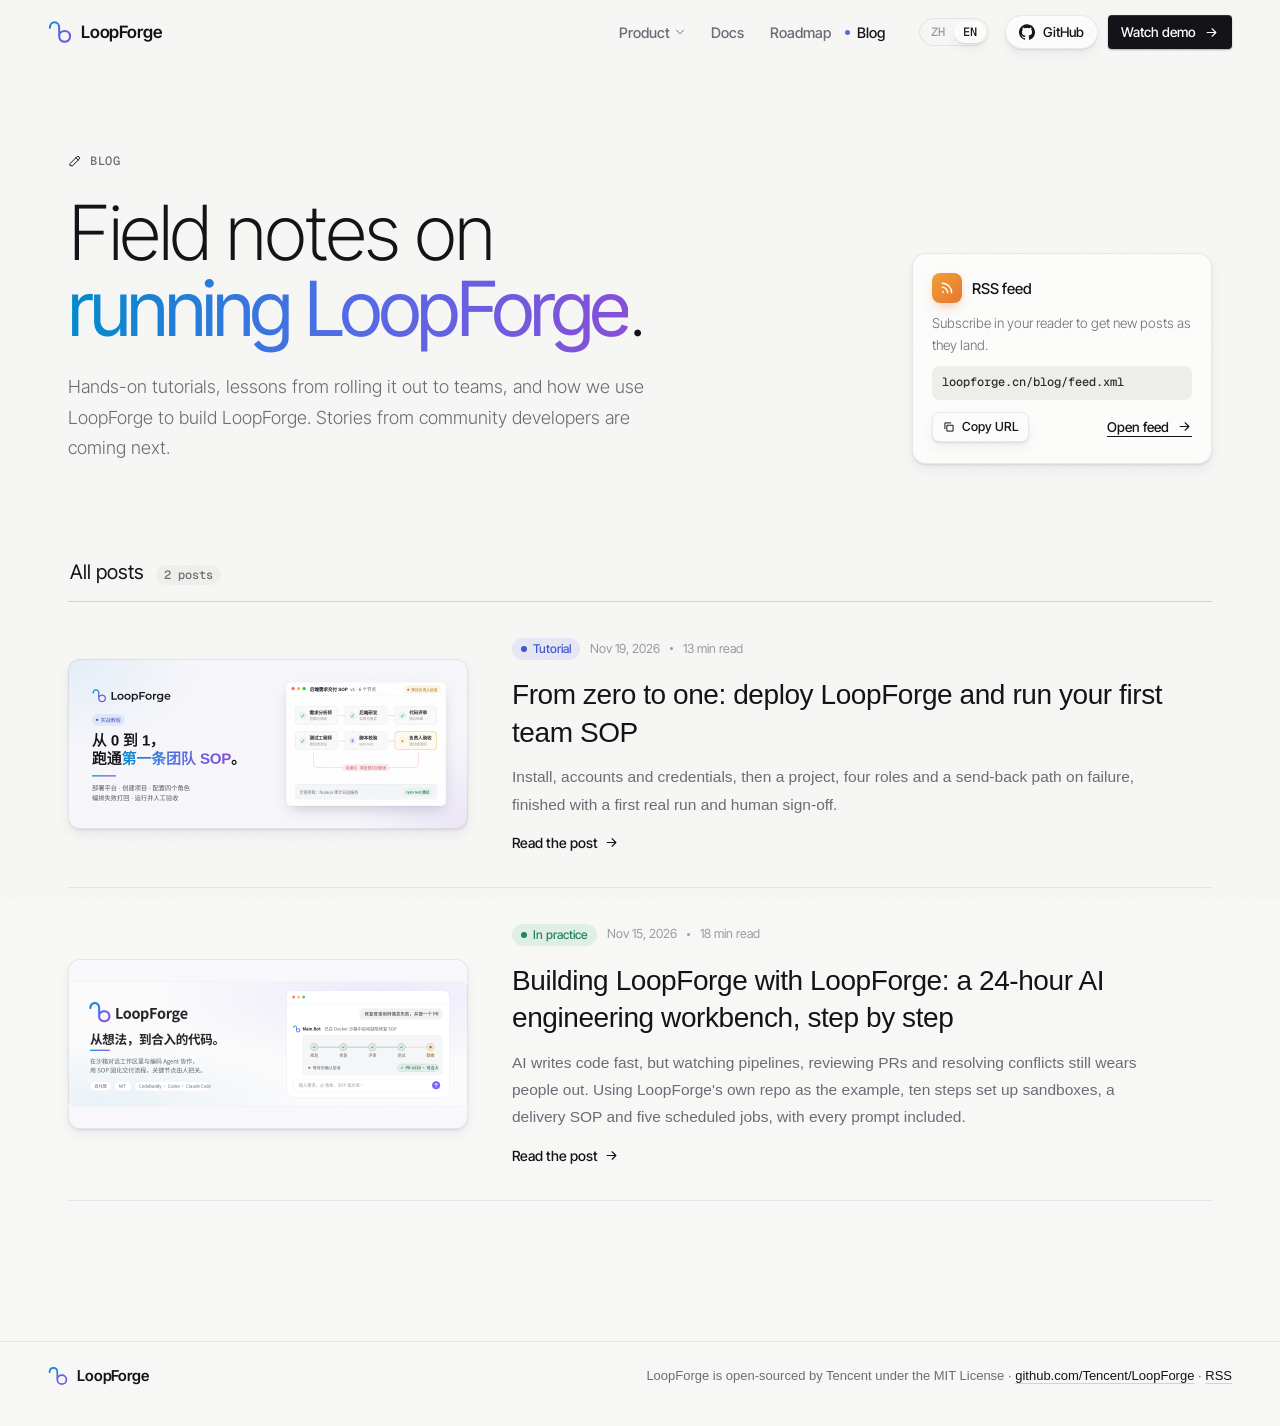
==== blog/index.html @ 93fbf467 "blog: restore language switch; English titles and summaries, Chinese article bodies Co-authored-by: " ====
<!doctype html><html lang="zh-CN"><head><meta charset="utf-8"><meta name="viewport" content="width=device-width,initial-scale=1">
<title>LoopForge · 博客</title>
<meta name="description" content="LoopForge 博客：上手教程、团队落地实践与社区案例。">
<meta property="og:title" content="LoopForge · 博客"><meta property="og:description" content="上手教程、团队落地经验，以及我们用 LoopForge 迭代 LoopForge 的真实记录。">
<meta property="og:type" content="website"><meta property="og:url" content="https://loopforge.cn/blog/">
<meta name="referrer" content="no-referrer"><link rel="icon" type="image/svg+xml" href="../favicon.svg">
<link rel="alternate" type="application/rss+xml" title="LoopForge 博客" href="https://loopforge.cn/blog/feed.xml">
<link rel="preload" href="../site/fonts/inter-tight-latin-wght-normal.woff2" as="font" type="font/woff2" crossorigin>
<link rel="stylesheet" href="../site/site.css?v=34">
<link rel="stylesheet" href="blog.css?v=2">
</head><body class="bl-page" data-root="../">
<div id="nav"></div>
<main id="blog"></main>
<div id="foot"></div>
<script src="../site/nav.js?v=1"></script><script src="blog.js?v=3"></script>
</body></html>
---- site/site.css ----
/* ---------- self-hosted Latin fonts (Chinese uses system fonts) ---------- */
@font-face{font-family:"Montserrat";src:url(fonts/montserrat-latin-600-normal.woff2) format("woff2");font-weight:600;font-display:swap}
@font-face{font-family:"Inter Tight";src:url(fonts/inter-tight-latin-wght-normal.woff2) format("woff2");font-weight:100 900;font-display:swap}
@font-face{font-family:"Geist Mono";src:url(fonts/geist-mono-latin-wght-normal.woff2) format("woff2");font-weight:100 900;font-display:swap}
/* ================= site: paper, ink, hairlines ================= */
:root{
 --paper:#F7F7F6;--raised:#FDFDFC;--deep:#EFEFEC;--ink:#141418;--tx:#2B2B31;--mute:#6C6C76;--faint:#9A9AA3;--rule:rgba(20,20,30,.08);--edge:rgba(20,20,30,.16);
 --acc:#526CE8;--grad:linear-gradient(100deg,#008DCC,#526CE8 50%,#8A4ED9);
 --zh:"PingFang SC","Noto Sans SC","Microsoft YaHei",sans-serif;--sans:"Inter Tight","PingFang SC","Noto Sans SC","Microsoft YaHei",sans-serif;--mono:"Geist Mono",ui-monospace,Menlo,monospace;
 --lift1:0 1px 1px rgba(20,20,30,.05),0 2px 3px rgba(20,20,30,.04),0 6px 12px rgba(20,20,30,.05);
 --lift2:0 1px 1px rgba(20,20,30,.04),0 3px 5px rgba(20,20,30,.05),0 12px 20px rgba(20,20,30,.06),0 32px 48px rgba(20,20,30,.07);
 --e-out:cubic-bezier(.16,1,.3,1);--e-io:cubic-bezier(.65,0,.35,1);--e-spr:cubic-bezier(.34,1.5,.64,1);--ease:var(--e-io);
 --grain:url("data:image/svg+xml,%3Csvg xmlns='http://www.w3.org/2000/svg' width='160' height='160'%3E%3Cfilter id='n'%3E%3CfeTurbulence type='fractalNoise' baseFrequency='.9' numOctaves='2' stitchTiles='stitch'/%3E%3CfeColorMatrix type='saturate' values='0'/%3E%3C/filter%3E%3Crect width='100%25' height='100%25' filter='url(%23n)'/%3E%3C/svg%3E");
 /* product UI tokens, from the LoopForge web app */
 --u-acc:#7b61ff;--u-acc2:#684ce9;--u-accs:#f0edff;--u-tx:#252529;--u-mu:#6f6f79;--u-ter:#9a9aa4;--u-bd:#eae9ee;--u-bds:#f1f0f4;--u-bdx:#dcdbe3;--u-cv:#fafafb;--u-soft:#f5f6f7;
 --u-ok:#338768;--u-oks:#e8f4ee;--u-err:#c15161;--u-errs:#fbecee;--u-warn:#b7791f;--u-warns:#fdf4e4;--u-run:#5b6cff;--u-runs:#eef0ff;
 --u-font:"Inter Tight","PingFang SC","Noto Sans SC","Microsoft YaHei",sans-serif}
*{box-sizing:border-box}
html{scroll-behavior:smooth;scroll-padding-top:84px}
html,body{margin:0;background:var(--paper);color:var(--tx);-webkit-font-smoothing:antialiased}
body{font:400 16px/1.6 var(--sans);overflow-x:hidden}
body:after{content:"";position:fixed;inset:0;z-index:200;pointer-events:none;background:var(--grain);opacity:.045;mix-blend-mode:multiply}
a{color:inherit;text-decoration:none}
.sp{flex:1}
.ic{width:16px;height:16px;flex:0 0 auto;display:inline-block;vertical-align:-3px}
.mk{width:15px;height:15px;flex:0 0 15px;color:var(--ink)}
.wrap{max-width:1240px;margin:0 auto;padding-left:48px;padding-right:48px}
/* type */
.h{margin:0;font:300 60px/1.12 var(--zh);letter-spacing:-.02em;color:var(--ink)}
:lang(en) .h{font-family:var(--sans);font-weight:250;letter-spacing:-.035em;line-height:1.02}
.h em{font-style:normal;font-weight:400;background:var(--grad);-webkit-background-clip:text;background-clip:text;color:transparent}
.hl{display:block;overflow:hidden;padding-bottom:.1em;margin-bottom:-.1em}
.sub{margin:20px 0 0;font:300 18px/1.7 var(--zh);color:var(--mute);max-width:620px}
:lang(en) .sub{font-family:var(--sans)}
.kick{display:inline-flex;align-items:center;gap:8px;font:500 12px/1 var(--mono);letter-spacing:.06em;text-transform:uppercase;color:var(--mute)}
.kick .ic{width:14px;height:14px;color:var(--ink)}
.led{width:7px;height:7px;border-radius:50%;background:#3BB273;box-shadow:0 0 0 1px rgba(20,20,30,.12),0 0 6px rgba(59,178,115,.7)}
/* reveal motion */
.rv{opacity:0;transform:translateY(10px);transition:opacity .5s var(--e-out),transform .7s var(--e-out)}.rv.on{opacity:1;transform:none}
.rv.up{display:inline-block;opacity:1;transform:translateY(105%);transition:transform .9s var(--e-out)}.rv.up.on{transform:none}
.rv.pop{transform:scale(.7)}.rv.pop.on{transform:none;transition:opacity .25s var(--e-out),transform .5s var(--e-spr)}
.rvo{opacity:0;transition:opacity .45s var(--e-out)}.rvo.on{opacity:1}
.rewind *{transition:none!important;animation:none!important}
body.still *{transition:none!important}
/* buttons */
.btn-k{display:inline-flex;align-items:center;gap:10px;white-space:nowrap;height:46px;padding:0 20px;border-radius:4px;background:var(--ink);color:#fff;font:500 15px var(--sans);box-shadow:inset 0 1px 0 rgba(255,255,255,.12),0 1px 2px rgba(0,0,0,.3);transition:background .2s}
.btn-k:hover{background:#2A2A32}.btn-k.sm{height:34px;padding:0 13px;font-size:13.5px;gap:8px}
.btn-t{display:inline-flex;align-items:center;gap:8px;height:46px;padding:0 6px;font:500 15px var(--sans);color:var(--ink);background:linear-gradient(var(--ink),var(--ink)) 6px calc(100% - 11px)/calc(100% - 12px) 1px no-repeat;transition:background-size .3s var(--e-out)}
.btn-t .mk{color:currentColor}
.ar{display:inline-flex;transition:transform .35s var(--e-out)}.ar .ic{width:15px;height:15px}
a:hover>.ar{transform:translateX(4px)}
/* nav */
.nav{position:fixed;top:0;left:0;right:0;z-index:50;border-bottom:1px solid transparent;transition:background .3s,border-color .3s}
.nav.sc{background:rgba(247,247,246,.82);backdrop-filter:saturate(1.4) blur(14px);-webkit-backdrop-filter:saturate(1.4) blur(14px);border-color:var(--rule)}
.nbar{max-width:1340px;margin:0 auto;height:64px;padding:0 48px;display:flex;align-items:center;gap:10px}
.brand{display:flex;align-items:center;gap:9px;font:600 17px "Montserrat",var(--sans);letter-spacing:-.01em;color:var(--ink)}.brand svg{width:24px;height:24px}
.brand svg{overflow:visible;transition:transform .6s var(--e-spr)}.brand span{transition:transform .4s var(--e-out)}
.brand .lgg{stroke-dasharray:14 86;stroke-dashoffset:14;opacity:0;transition:opacity .3s}
.brand:hover svg{transform:rotate(-12deg) scale(1.08)}.brand:hover span{transform:translateX(2px)}
.brand:hover .lgg{opacity:.85;animation:lgrun 1.1s var(--e-io) infinite}
@keyframes lgrun{from{stroke-dashoffset:14}to{stroke-dashoffset:-86}}
.nav .brand .lgp{stroke-dasharray:100;animation:lgdraw 1.3s var(--e-out) .15s backwards}
.nav .brand span{animation:lgtxt .8s var(--e-out) .55s backwards}
@keyframes lgdraw{from{stroke-dashoffset:100}to{stroke-dashoffset:0}}
@keyframes lgtxt{from{opacity:0;transform:translateX(-8px);filter:blur(4px)}to{opacity:1;transform:none;filter:none}}
body.still .brand *{animation:none!important}
.links{display:flex;gap:2px;margin-right:12px}
.links{align-items:center}
.links>a,.nd-t{position:relative;padding:6px 12px;font:500 14.5px var(--sans);color:var(--mute);transition:color .2s}.links>a:hover,.nd-t:hover,.nd.open .nd-t{color:var(--ink)}
.links>a.on,.nd.on .nd-t{color:var(--ink)}.links>a.on:before,.nd.on .nd-t:before{content:"";position:absolute;left:0;top:50%;width:5px;height:5px;margin-top:-2.5px;border-radius:50%;background:var(--acc)}
/* product dropdown */
.nd{position:relative}
.nd-t{all:unset;position:relative;display:inline-flex;align-items:center;gap:3px;cursor:pointer;padding:6px 10px 6px 12px;font:500 14.5px var(--sans);color:var(--mute);transition:color .2s}
.nd-t .ic{width:14px;height:14px;transition:transform .35s var(--e-out)}.nd.open .nd-t .ic{transform:rotate(180deg)}
.nd-t:focus-visible{outline:2px solid var(--acc);outline-offset:2px;border-radius:6px}
.nd-p{position:absolute;left:50%;top:100%;padding-top:12px;width:330px;margin-left:-165px;visibility:hidden;opacity:0;transform:translateY(-6px) scale(.98);transform-origin:50% 0;transition:opacity .2s var(--e-out),transform .35s var(--e-out),visibility 0s .35s}
.nd.open .nd-p{visibility:visible;opacity:1;transform:none;transition-delay:0s}
.nd-in{position:relative;display:flex;flex-direction:column;gap:2px;padding:6px;border-radius:14px;background:var(--raised);box-shadow:var(--lift2),inset 0 0 0 1px var(--rule)}
.nd-in:before{content:"";position:absolute;left:50%;top:-5px;width:10px;height:10px;margin-left:-5px;transform:rotate(45deg);background:var(--raised);box-shadow:-1px -1px 0 var(--rule)}
.nd-in a{position:relative;display:flex;align-items:center;gap:12px;padding:10px 12px;border-radius:9px;transition:background .2s}
.nd-in a:hover,.nd-in a:focus-visible{background:var(--deep);outline:none}
.nd-i{display:grid;place-items:center;flex:none;width:34px;height:34px;border-radius:9px;color:var(--ink);background:var(--paper);box-shadow:inset 0 0 0 1px var(--rule);transition:color .25s,box-shadow .25s,transform .45s var(--e-spr)}
.nd-i .ic{width:17px;height:17px}
.nd-in a:hover .nd-i{color:var(--acc);box-shadow:inset 0 0 0 1px rgba(82,108,232,.3);transform:rotate(-6deg) scale(1.06)}
.nd-x{display:flex;flex-direction:column;gap:2px;min-width:0}
.nd-x b{font:500 14px/1.3 var(--zh);color:var(--ink)}:lang(en) .nd-x b{font-family:var(--sans)}
.nd-x small{font:400 12.5px/1.4 var(--zh);color:var(--faint)}:lang(en) .nd-x small{font-family:var(--sans)}
.nd-in a.on .nd-x b{color:var(--acc)}
.links>a.nm-only{display:none}
.nmb{all:unset;display:none;place-items:center;width:34px;height:34px;margin-left:2px;border-radius:8px;cursor:pointer;color:var(--ink)}.nmb .ic{width:20px;height:20px}
.lang{display:flex;border:1px solid var(--rule);border-radius:999px;padding:2px;margin-right:6px}.lang button{all:unset;cursor:pointer;font:500 12px var(--mono);color:var(--faint);padding:3px 9px;border-radius:999px}.lang button.on{background:var(--raised);color:var(--ink);box-shadow:var(--lift1)}
.ghs{display:inline-flex;align-items:center;gap:8px;height:34px;padding:0 13px;border-radius:999px;border:1px solid var(--rule);background:var(--raised);font:500 13.5px var(--sans);color:var(--ink);box-shadow:var(--lift1)}
/* hero */
.hero{position:relative;padding:150px 48px 0;max-width:1340px;margin:0 auto}
.hero:before{content:"";position:absolute;left:50%;top:-10%;width:1300px;height:900px;margin-left:-650px;background:radial-gradient(closest-side,rgba(82,108,232,.13),transparent 70%),radial-gradient(closest-side at 70% 40%,rgba(138,78,217,.09),transparent 70%);z-index:-1;pointer-events:none}
.hx{display:grid;grid-template-columns:1fr;gap:40px}
.hxl .kick{margin-bottom:28px}
.hero h1.h{font-size:86px;line-height:1.08;letter-spacing:-.035em}
:lang(en) .hero h1.h{font-size:90px;line-height:1.0;letter-spacing:-.045em}
.hxr{display:grid;grid-template-columns:minmax(0,580px) auto;justify-content:space-between;align-items:end;gap:20px 48px}.hxr .sub{margin:0;font-size:18px;max-width:580px}.hxr .cta{margin:0}.hxr .ags{grid-column:1;margin-top:0}
.cta{display:flex;align-items:center;gap:20px;margin-top:28px}
.ags{display:flex;align-items:center;gap:14px;margin-top:30px;color:var(--ink)}.ags small{font:500 11.5px var(--mono);letter-spacing:.04em;color:var(--faint);text-transform:uppercase;margin-right:4px}
.ags>span:not(.sep),.ags>a{display:flex;align-items:center;line-height:0}.ags>a{color:var(--ink)}.ags .mk{width:18px;height:18px;flex-basis:18px}.ags .sep{width:1px;height:16px;background:var(--edge)}
.hwin{position:relative;margin:72px 0 0;padding:0 0 0}
.atag{position:absolute;z-index:3;display:flex;align-items:center;pointer-events:none}
.atag b{font:500 12px/1 var(--mono);color:var(--ink);background:#FFD33D;padding:7px 9px;border-radius:2px;box-shadow:0 1px 0 rgba(0,0,0,.12);white-space:nowrap}
.atag i{display:block;width:56px;height:1px;background:#E0B100}
.atag.l{left:-28px;flex-direction:row}.atag.r{right:-28px;flex-direction:row-reverse}
.atag.l.rv{transform:translateX(-12px)}.atag.r.rv{transform:translateX(12px)}.atag.rv.on{transform:none}
/* section heads */
.sec-h{max-width:900px}.sec-h .kick{margin-bottom:22px}
.why,.story,.video,.deploy{padding-top:170px}
/* pains: an editorial list */
.pains{margin-top:64px;border-top:1px solid var(--edge)}
.pain{display:grid;grid-template-columns:64px 44px minmax(0,1fr) minmax(0,1.1fr);gap:20px;align-items:center;padding:26px 0;border-bottom:1px solid var(--rule);transition:background .3s}
.pain:hover{background:linear-gradient(90deg,rgba(82,108,232,.05),transparent 60%)}
.pn{font:500 13px var(--mono);color:var(--faint)}
.pi{width:36px;height:36px;border-radius:8px;display:grid;place-items:center;background:var(--raised);box-shadow:var(--lift1),inset 0 0 0 1px var(--rule);color:var(--ink)}.pi .ic{width:18px;height:18px}
.pain h3{margin:0;font:300 28px/1.25 var(--zh);letter-spacing:-.01em;color:var(--ink)}:lang(en) .pain h3{font-family:var(--sans);font-weight:300;letter-spacing:-.02em}
.pain p{margin:0;font:300 16px/1.6 var(--zh);color:var(--mute)}:lang(en) .pain p{font-family:var(--sans)}
/* story steps */
.stp{position:relative;margin-top:120px}
.stp:first-of-type{margin-top:96px}
.sth{display:grid;grid-template-columns:110px minmax(0,1fr) minmax(0,.8fr);gap:28px;align-items:end;padding-bottom:30px;border-bottom:1px solid var(--rule);margin-bottom:28px}
.stn{font:200 84px/0.8 var(--sans);letter-spacing:-.04em;color:var(--ink);opacity:.9}
.stt .kick{margin-bottom:16px}
.stt .h{font-size:42px;line-height:1.2}:lang(en) .stt .h{font-size:44px;line-height:1.05}
.sth .sub{margin:0;font-size:16px;max-width:none}
.stage{position:relative;padding:44px;border-radius:14px;background:radial-gradient(rgba(20,20,30,.09) 1px,transparent 1px) 0 0/20px 20px,var(--deep);box-shadow:inset 0 0 0 1px var(--rule);overflow:hidden}
.stage:before{content:"";position:absolute;left:10%;right:10%;top:-30%;height:70%;background:radial-gradient(closest-side,rgba(123,97,255,.14),transparent);pointer-events:none}
.rp{all:unset;position:absolute;right:16px;bottom:12px;cursor:pointer;display:inline-flex;align-items:center;gap:6px;font:500 12px var(--mono);color:var(--mute);padding:5px 10px;border-radius:4px;background:var(--raised);box-shadow:var(--lift1);opacity:0;pointer-events:none;transition:opacity .4s var(--e-out)}
.rp .ic{width:13px;height:13px}.played .rp{opacity:1;pointer-events:auto}.rp:hover{color:var(--ink)}
.fit{position:relative}.fz{transform-origin:0 0}
.win{position:relative;border-radius:12px;background:#fff;overflow:hidden;box-shadow:0 0 0 1px rgba(20,20,30,.07),var(--lift2);will-change:transform;transform-origin:50% 0}
/* video */
.vframe{position:relative;margin-top:60px;aspect-ratio:16/9;border-radius:14px;overflow:hidden;background:#0E1018;box-shadow:0 0 0 1px var(--rule),var(--lift2)}
.vframe video{display:block;width:100%;height:100%;object-fit:cover}
.play{all:unset;position:absolute;inset:0;cursor:pointer;display:flex;flex-direction:column;align-items:center;justify-content:center;gap:14px;color:#fff;font:500 13px var(--mono);letter-spacing:.04em;background:radial-gradient(closest-side,rgba(10,12,20,.28),transparent)}
.play i{width:84px;height:84px;border-radius:50%;display:grid;place-items:center;background:rgba(255,255,255,.95);color:var(--ink);box-shadow:0 18px 40px -12px rgba(0,0,0,.45);transition:transform .45s var(--e-spr)}
.play svg{width:28px;height:28px;margin-left:4px}.play:hover i{transform:scale(1.08)}.play span{text-shadow:0 1px 10px rgba(0,0,0,.5)}
.vframe.on .play{display:none}
.vfoot{margin-top:18px;display:flex;justify-content:flex-end}
/* deploy */
.dep2{margin-top:56px;display:grid;grid-template-columns:minmax(0,1fr);gap:14px;max-width:900px}
.tabs{position:relative;display:inline-flex;flex-wrap:wrap;gap:2px;padding:3px;border-radius:6px;background:var(--deep);box-shadow:inset 0 1px 2px rgba(20,20,30,.08);justify-self:start}
.tabs .ind{position:absolute;left:0;top:3px;bottom:3px;width:0;border-radius:4px;background:var(--raised);box-shadow:var(--lift1),inset 0 0 0 1px var(--rule);transition:transform .45s var(--e-io),width .45s var(--e-io)}
.tabs button{all:unset;position:relative;z-index:1;cursor:pointer;display:inline-flex;align-items:center;gap:8px;padding:8px 14px;font:500 13.5px var(--sans);color:var(--mute);transition:color .25s}
.tabs button.act{color:var(--ink)}.tabs .mk{color:currentColor}.lgm svg{width:15px;height:15px;display:block}
.ibox{border-radius:10px;background:#18181B;color:#E4E4E7;box-shadow:var(--lift2);font:400 14.5px/2 var(--mono);overflow:hidden}
.ibh{display:flex;align-items:center;gap:7px;padding:10px 14px;border-bottom:1px solid rgba(255,255,255,.08);font:500 12px var(--mono);color:#71717A}
.ibh i{width:10px;height:10px;border-radius:50%;background:#3F3F46}.ibh span:first-of-type{margin-left:8px}
.ibh button{all:unset;cursor:pointer;display:inline-flex;align-items:center;gap:6px;color:#A1A1AA;padding:3px 8px;border-radius:4px}.ibh button:hover{background:rgba(255,255,255,.08);color:#fff}.ibh .ic{width:13px;height:13px}
.ibox .row,.ibox .st,.ibox .ed{padding:0 22px}.ibox .row:first-of-type{padding-top:14px}
.ibox .row{display:flex;gap:12px}.ibox .row span,.ibox .ps{color:#C4B5FD}.ibox code{white-space:pre;color:#F4F4F5}
.ibox .st{display:flex;gap:8px;margin-top:8px;padding-top:10px;border-top:1px dashed rgba(255,255,255,.1)}
.ibox .ed{padding-bottom:16px;font:400 12.5px var(--zh);color:#71717A;opacity:0;transition:opacity .4s var(--e-out)}.ibox .ed.on{opacity:1}
code.typing:after{content:"";display:inline-block;width:7px;height:15px;background:#C4B5FD;vertical-align:-2px;margin-left:1px}
.inote{margin:4px 0 0;font:300 14px var(--zh);color:var(--mute)}.inote code{font:500 13px var(--mono);color:var(--ink);background:var(--deep);padding:2px 6px;border-radius:3px}.inote a{color:var(--ink);text-decoration:underline;text-underline-offset:3px}
/* closing */
.fin{margin-top:180px;padding:120px 48px 130px;text-align:center;border-top:1px solid var(--rule);background:radial-gradient(700px 320px at 50% 100%,rgba(82,108,232,.1),transparent 70%)}
.fin .fl{display:inline-block;margin-bottom:30px}.fin .fl svg{width:64px;height:64px;display:block}
.fin .h{font-size:52px;line-height:1.25}:lang(en) .fin .h{font-size:56px;line-height:1.04}
.fin .sub{margin:18px auto 0;max-width:560px}
.fin .cta{justify-content:center;margin-top:40px}
.ft{max-width:1340px;margin:0 auto;padding:24px 48px 40px;border-top:1px solid var(--rule);display:flex;align-items:center;justify-content:space-between;gap:24px;font:300 13px/1.6 var(--zh);color:var(--mute)}
.ft .brand{font-size:15px}.ft .brand svg{width:20px;height:20px}
.ft a:not(.brand){color:var(--ink);text-decoration:underline;text-decoration-color:var(--edge);text-underline-offset:3px}

/* ================= product UI (mirrors the LoopForge web app) ================= */
.win,.win *{font-family:var(--u-font)}
.win code,.win .mono{font-family:var(--mono)}
.win{color:var(--u-tx);font-size:13px;line-height:1.5}
.win .ic{width:15px;height:15px}
.win b{font-weight:600}
.tg{display:inline-flex;align-items:center;gap:5px;font:500 11.5px var(--u-font);padding:2px 8px;border-radius:999px;background:var(--u-soft);color:var(--u-mu);white-space:nowrap}
.tg .ic{width:12px;height:12px}.tg .mk{width:12px;height:12px;flex-basis:12px;color:currentColor}
.tg.ok{background:var(--u-oks);color:var(--u-ok)}.tg.ac{background:var(--u-accs);color:var(--u-acc)}
.ubt{display:inline-flex;align-items:center;gap:6px;height:30px;padding:0 11px;border-radius:6px;border:1px solid var(--u-bd);background:#fff;font:500 12.5px var(--u-font);color:var(--u-tx);white-space:nowrap;transition:transform .12s var(--e-out),background .2s,box-shadow .2s}
.ubt .ic{width:14px;height:14px}.ubt.sm{height:26px;font-size:12px;padding:0 9px}
.ubt.ac{background:var(--u-acc);border-color:var(--u-acc);color:#fff}.ubt.dk{background:#18181b;border-color:#18181b;color:#fff}.ubt.rd{color:var(--u-err);border-color:#f2d3d8}
.ubt.grd{height:38px;padding:0 16px;border:0;background:linear-gradient(100deg,#5b6cff,#7b61ff 55%,#9b5cf0);color:#fff;box-shadow:0 6px 18px -6px rgba(123,97,255,.6)}
.press{transform:scale(.95)!important}
.fld{display:flex;align-items:center;gap:7px;height:32px;padding:0 10px;border:1px solid var(--u-bd);border-radius:6px;background:#fff;font-size:12.5px;color:var(--u-tx)}.fld .ic:last-child{margin-left:auto;color:var(--u-ter)}.fld .mk{width:13px;height:13px}
.dot{display:inline-block;width:7px;height:7px;border-radius:50%;background:var(--u-ter)}.dot.ok{background:var(--u-ok)}
.s-b{display:none!important}.swon .s-a{display:none!important}.swon .s-b{display:inline-flex!important}
/* app chrome */
.app{display:flex;height:100%;min-height:0;background:#fff}
.arl{flex:0 0 52px;display:flex;flex-direction:column;align-items:center;gap:4px;padding:12px 0;border-right:1px solid var(--u-bds);background:#fff}
.alg svg{width:24px;height:24px;display:block;margin-bottom:10px}
.ari{position:relative;width:34px;height:34px;border-radius:8px;display:grid;place-items:center;color:var(--u-mu)}.ari .ic{width:17px;height:17px}
.ari.on{background:#eaeaea;color:#18181b}
.bdg{position:absolute;right:4px;top:3px;min-width:13px;height:13px;border-radius:7px;background:#e5484d;color:#fff;font:700 8.5px/13px var(--u-font);text-align:center}
.aav{width:26px;height:26px;border-radius:50%;background:linear-gradient(135deg,#7b61ff,#5b8cff);color:#fff;font:600 11px/26px var(--u-font);text-align:center;margin-top:6px}
.amn{flex:1;min-width:0;display:flex;flex-direction:column;background:var(--u-cv)}
.atp{display:flex;align-items:center;gap:10px;height:48px;padding:0 18px;border-bottom:1px solid var(--u-bds);background:#fff}
.asr{display:flex;align-items:center;gap:8px;width:300px;height:30px;padding:0 10px;border:1px solid var(--u-bd);border-radius:7px;color:var(--u-ter);font-size:12.5px;white-space:nowrap;min-width:0;flex-shrink:1}.asr .ic{flex:none}.asr em{font-style:normal;overflow:hidden;text-overflow:ellipsis;min-width:0}.asr kbd{flex:none;margin-left:auto;font:500 10.5px var(--mono);border:1px solid var(--u-bd);border-radius:4px;padding:0 5px;color:var(--u-mu)}
.apj{display:flex;align-items:center;gap:6px;height:30px;padding:0 10px;border:1px solid var(--u-bd);border-radius:7px;font:600 12px var(--u-font)}.apj .ic{width:13px;height:13px;color:var(--u-ter)}
.alng{font:500 11.5px var(--u-font);color:var(--u-mu);border:1px solid var(--u-bd);border-radius:7px;padding:5px 8px}
.aad{display:flex;align-items:center;gap:6px;font:600 12px var(--u-font)}.aad i{width:22px;height:22px;border-radius:50%;background:#18181b;color:#fff;font:600 10px/22px var(--u-font);text-align:center;font-style:normal}
.abd{flex:1;min-height:0}
.dni{width:28px;height:28px;flex:0 0 28px;border-radius:7px;display:grid;place-items:center;background:var(--u-accs);color:var(--u-acc)}.dni .ic{width:15px;height:15px}
.dck{margin-left:auto;width:20px;height:20px;flex:0 0 20px;border-radius:50%;display:grid;place-items:center;background:var(--u-ok);color:#fff;transform:scale(0);transition:transform .45s var(--e-spr)}.dck .ic{width:12px;height:12px;stroke-width:2.6}
/* hero: designer */
.dsg{display:flex;flex-direction:column;height:100%}
.dtb{display:flex;align-items:center;gap:8px;padding:10px 16px;border-bottom:1px solid var(--u-bds);background:#fff}
.dsel{display:flex;align-items:center;gap:8px;height:32px;padding:0 12px;border:1px solid var(--u-bd);border-radius:7px;font:600 13px var(--u-font)}.dsel .ic{width:13px;height:13px;color:var(--u-ter)}
.dmeta{font:500 11.5px var(--mono);color:var(--u-ter);margin-left:6px}
.dbody{display:grid;grid-template-columns:190px minmax(0,1fr) 230px;min-height:470px}
.dpal{padding:14px;border-right:1px solid var(--u-bds);background:#fff}
.dph{font:600 12.5px var(--u-font);margin-bottom:10px}.dph small{display:block;font-weight:400;color:var(--u-ter);font-size:11px}
.dpg{display:grid;grid-template-columns:1fr 1fr;gap:6px}.dpg span{display:flex;flex-direction:column;align-items:center;gap:5px;padding:10px 4px;border:1px solid var(--u-bd);border-radius:8px;font-size:11px;color:var(--u-mu)}.dpg .ic{width:16px;height:16px;color:var(--u-acc)}
.dpl{margin-top:14px;display:flex;flex-direction:column;gap:3px}.dpl div{display:flex;align-items:center;gap:8px;padding:6px 8px;border-radius:6px;font-size:12px;color:var(--u-mu)}
.dpl b{width:18px;height:18px;border-radius:5px;display:grid;place-items:center;font:600 10px var(--u-font);background:var(--u-soft);color:var(--u-mu)}.dpl .on{background:var(--u-accs);color:var(--u-tx)}.dpl .on b{background:var(--u-acc);color:#fff}
.dcv{position:relative;background:radial-gradient(#dedde6 1px,transparent 1px) 0 0/16px 16px,var(--u-cv)}
.degs{position:absolute;left:0;top:0;overflow:visible}
.deg{fill:none;stroke:#7d8bff;stroke-width:2}.deg.dr{stroke-dasharray:1;stroke-dashoffset:1;transition:stroke-dashoffset .6s var(--e-io)}.deg.dr.on{stroke-dashoffset:0}
.deg.rej{stroke:#e5484d;stroke-width:1.6;stroke-dasharray:6 5;animation:dash 1.2s linear infinite}@keyframes dash{to{stroke-dashoffset:-22}}
.rjl{position:absolute;left:370px;top:202px;font:600 11px var(--u-font);color:#e5484d;background:#fff;border:1px solid #f5c2c6;border-radius:4px;padding:1px 6px}
.dnd{position:absolute;width:196px;padding:10px 12px;border:1.5px solid var(--u-bd);border-radius:10px;background:#fff;box-shadow:0 4px 14px -8px rgba(20,20,40,.2);transition:border-color .3s,box-shadow .3s,opacity .5s var(--e-out),transform .5s var(--e-spr)}
.dnh{display:flex;align-items:center;gap:9px}.dnh b{display:block;font-size:13px}.dnh small{display:block;font-size:11px;color:var(--u-ter)}
.dnf{display:flex;gap:6px;margin-top:9px;flex-wrap:wrap}.dnf span,.dnf code{display:inline-flex;align-items:center;gap:4px;font-size:10.5px;padding:2px 6px;border-radius:4px;background:var(--u-soft);color:var(--u-mu)}.dnf .mk{width:11px;height:11px;flex-basis:11px}
.dnd.hum{border-style:dashed;border-color:#d9cffd}.dnd.hum .dni,.tnd .dni.hm{background:#fdf4e4;color:var(--u-warn)}
.dnd.go,.tnd.go{border-color:var(--u-run);box-shadow:0 0 0 4px rgba(91,108,255,.13),0 6px 18px -8px rgba(91,108,255,.5)}
.dnd.dn,.tnd.dn{border-color:#9fd2b8}.dnd.dn .dck,.tnd.dn .dck,.gnd.dn .dck{transform:scale(1)}
.dins{padding:14px;border-left:1px solid var(--u-bds);background:#fff;display:flex;flex-direction:column;gap:6px}
.dih{padding-bottom:10px;margin-bottom:4px;border-bottom:1px solid var(--u-bds)}.dih b{display:block;font-size:14px}.dih small{color:var(--u-ter);font-size:11.5px}
.dins label{font:500 11px var(--u-font);color:var(--u-mu);margin-top:4px}
/* 01 cloud */
.cwp{padding:22px 24px 22px;background:#fff}
.cwh{display:flex;align-items:center;gap:10px;margin-bottom:16px}.cwh>b{font:600 18px var(--u-font)}
.cwi{color:#5b6cff}.cwi .ic{width:26px;height:26px;fill:#e4e7ff}
.lid{display:inline-flex;align-items:center;gap:6px;font-size:12px;color:var(--u-ter);padding:5px 10px;border:1px dashed var(--u-bdx);border-radius:8px}
.clk{display:inline-flex;align-items:center;gap:9px;padding:7px 14px;border-radius:9px;background:#18181b;color:#fff}.clk .ic{color:#f6c344;width:15px;height:15px}.clk b{font:600 18px var(--mono);letter-spacing:.02em}.clk small{font-size:11.5px;color:#a1a1aa}
.cwg{display:grid;grid-template-columns:1fr 1fr;gap:14px}
.cwc{display:grid;grid-template-columns:200px minmax(0,1fr);gap:16px;padding:12px;border:1px solid var(--u-bd);border-radius:12px;background:#fff;box-shadow:0 6px 20px rgba(0,0,0,.04)}
.th2{display:flex;height:122px;border:1px solid var(--u-bds);border-radius:8px;overflow:hidden;background:var(--u-cv)}.th2 .r{flex:0 0 14px;border-right:1px solid var(--u-bds);background:#fff}
.th2>div{flex:1;padding:10px;display:flex;flex-direction:column;gap:7px}.th2 p{margin:0;height:7px;border-radius:3px;background:#e7e6ee}.th2 p:first-child{width:60%;height:9px;background:#d8d6e2}.th2 p.w{width:40%;background:#cfd6ff}
.th2 p.n{height:26px;background:none;display:flex;gap:6px}.th2 p.n i{flex:1;border-radius:4px;border:1px solid #dcdbe6;background:#fff}
.th2.board p{height:auto;background:none;display:flex;gap:5px}.th2.board p i{flex:1;height:30px;border-radius:4px;background:#fff;border:1px solid #e3e2ea}.th2.list p{width:auto!important;background:#ecebf1}
.cwm{display:flex;flex-direction:column;gap:6px;padding-top:4px}.cwm small{font:500 11.5px var(--mono);color:var(--u-ter)}
.cwm b{font:600 14.5px/1.4 var(--u-font)}.cwm b code{font:500 11.5px var(--mono);color:var(--u-ter);margin-right:6px}
.cst{display:inline-flex;align-items:center;gap:6px;margin-top:auto;font:600 12px var(--u-font);color:var(--u-run)}.cst i{width:7px;height:7px;border-radius:50%;background:currentColor;animation:pl 1.2s ease-in-out infinite}
.cst.ok{color:var(--u-ok)}.cst.ok i,.cst.zz i{animation:none}.cst.zz{color:var(--u-mu)}@keyframes pl{50%{opacity:.3}}
.pg{display:block;height:5px;border-radius:3px;background:#eceaf2;overflow:hidden;margin-bottom:4px}.bar{display:block;height:100%;width:0;border-radius:3px;background:linear-gradient(90deg,#5b6cff,#7b61ff);transition:width 1.6s var(--e-out)}.bar.on{width:var(--w)}
.swon .pg .bar{background:#c9c8d3}.cwc[data-sw=".62"].swon .pg .bar{background:var(--u-ok)}
.cwf{display:flex;align-items:center;gap:8px;margin-top:14px;padding:10px 12px;border-radius:8px;background:var(--u-oks);color:var(--u-ok);font:500 12.5px var(--u-font)}
/* 02 chat */
.asd{flex:0 0 230px;padding:12px 10px;border-right:1px solid var(--u-bds);background:#fff;display:flex;flex-direction:column;gap:2px}
.sdh{display:flex;align-items:center;gap:8px;padding:4px 6px 12px}.sdh svg{width:20px;height:20px}.sdh b{font:600 14px "Montserrat",var(--u-font)}.sdh i{margin-left:auto;color:var(--u-ter)}
.sdn{display:flex;align-items:center;gap:8px;padding:7px 8px;font-weight:600;font-size:12.5px}.sdn .ic:last-child{color:var(--u-ter)}
.sdg{display:flex;align-items:center;gap:6px;padding:12px 8px 4px;font-size:11.5px;color:var(--u-mu)}.sdg .ic{width:13px;height:13px}
.sdi{display:flex;align-items:center;gap:8px;padding:6px 8px 6px 22px;border-radius:7px;font-size:12px;color:var(--u-tx)}.sdi span{flex:1;white-space:nowrap;overflow:hidden;text-overflow:ellipsis}
.sdi b{font:600 9.5px var(--u-font);color:var(--u-mu);background:var(--u-soft);border-radius:4px;padding:1px 5px}.sdi.on{background:#eeedf3;font-weight:600}
.cvh{display:flex;align-items:center;gap:10px;height:50px;padding:0 22px;border-bottom:1px solid var(--u-bds);background:#fff}.cvh>b{font-size:13.5px}.cvh small{color:var(--u-ter);font-size:11.5px}
.avs{display:flex}.avs i{width:24px;height:24px;border-radius:50%;border:2px solid #fff;margin-left:-6px;font:600 10px/20px var(--u-font);text-align:center;color:#fff;font-style:normal}
.a1{background:#f0702a}.a2{background:#3fa66b}.a3{background:#5b8cff}
.cvb{padding:16px 60px 8px;display:flex;flex-direction:column;gap:12px;background:#fff;min-height:400px}
.msg.me{align-self:flex-end;max-width:72%;display:flex;flex-direction:column;align-items:flex-end}
.mwho{display:flex;align-items:center;gap:6px;font-size:11px;color:var(--u-ter);margin-bottom:4px}.mav{width:18px;height:18px;border-radius:50%;color:#fff;font:600 9px/18px var(--u-font);text-align:center}
.msg.me p{margin:0;padding:8px 13px;border-radius:12px 12px 4px 12px;background:#e9efff;color:#1f2a52;font-size:13px}
.msg.bot{max-width:84%}.mbl{display:flex;align-items:center;gap:6px;font:600 12px var(--u-font);color:var(--u-tx);margin-bottom:4px}.mbl svg{width:16px;height:16px}.mbl small{font-weight:400;color:var(--u-ter)}
.msg.bot p{margin:0;font-size:13.5px}
.tool{display:flex;align-items:center;gap:10px;margin-top:8px;padding:9px 12px;border:1px solid var(--u-bd);border-radius:9px;background:var(--u-cv)}.tool>.ic{color:var(--u-acc)}.tool b{display:block;font-size:12.5px}.tool small{font:500 11px var(--mono);color:var(--u-ter)}.tool .tg{margin-left:auto}
.runc{margin-top:8px;border:1px solid var(--u-bd);border-radius:10px;overflow:hidden}.rch{display:flex;align-items:center;gap:8px;padding:9px 12px;background:var(--u-cv);border-bottom:1px solid var(--u-bds)}.rch .ic{color:var(--u-run)}.rch small{color:var(--u-ter);font-size:11.5px}
.rcf{display:flex;gap:6px;padding:10px 12px;flex-wrap:wrap}.rcf span{display:inline-flex;align-items:center;gap:5px;font-size:11.5px;padding:3px 9px;border-radius:999px;border:1px solid var(--u-bd);color:var(--u-ter);transition:all .3s}
.rcf i{width:6px;height:6px;border-radius:50%;background:#d4d3dc}.rcf span.go{border-color:#c9cdfd;color:var(--u-run);background:var(--u-runs)}.rcf span.go i{background:var(--u-run);animation:pl .8s infinite}.rcf span.dn{color:var(--u-ok);border-color:#bfe0cf}.rcf span.dn i{background:var(--u-ok)}
.think{display:flex;align-items:center;gap:4px}.think .mbl{margin:0 6px 0 0}.think i{width:5px;height:5px;border-radius:50%;background:var(--u-ter);animation:dots 1s infinite}.think i:nth-of-type(2){animation-delay:.15s}.think i:nth-of-type(3){animation-delay:.3s}
.think.rv{height:0;overflow:hidden;transition:none}.think.rv.on{height:22px}
@keyframes dots{0%,100%{opacity:.25}40%{opacity:1}}
.cmp{margin:6px 60px 18px;border:1px solid var(--u-bd);border-radius:14px;background:#fff;box-shadow:0 6px 20px rgba(0,0,0,.05)}
.cmi{padding:12px 14px 6px;color:var(--u-ter);font-size:13px}.cmt{display:flex;align-items:center;gap:12px;padding:6px 10px 10px;font-size:12px;color:var(--u-mu)}
.cmt span{display:inline-flex;align-items:center;gap:5px}.cmt .mk{width:13px;height:13px}.cmt .perm{color:var(--u-ok)}.cmt b{width:28px;height:28px;border-radius:8px;display:grid;place-items:center;background:#e9e8ee;color:#fff}
/* 03 run detail */
.rnd{padding:16px 22px 22px;display:flex;flex-direction:column;gap:12px}
.rnb{display:flex;align-items:center;gap:8px;font-size:12px}.crumb{font-weight:600}
.rnh{display:flex;align-items:center;gap:8px}.rnh h4{margin:0;font:600 19px var(--u-font)}.rnh p{margin:2px 0 0;font-size:12px;color:var(--u-ter)}
.rst span{display:none;font:600 11.5px var(--u-font);padding:3px 10px;border-radius:999px}.rst .s-run{display:inline-block;background:var(--u-runs);color:var(--u-run)}
.pz .rst .s-run,.rdone .rst .s-run{display:none}.pz .rst .s-pz{display:inline-block;background:var(--u-warns);color:var(--u-warn)}.rdone .rst .s-ok{display:inline-block;background:var(--u-oks);color:var(--u-ok)}
.rnm{display:flex;gap:8px;flex-wrap:wrap}.rnm span{display:inline-flex;align-items:center;gap:6px;height:26px;padding:0 9px;border:1px solid var(--u-bd);border-radius:6px;font-size:11.5px;color:var(--u-mu);background:#fff}.rnm b{color:var(--u-tx)}.rnm code{color:var(--u-run);font-size:11px}.rnm .ic{width:13px;height:13px}.rnm .mk{width:12px;height:12px}
.rpx{position:relative;height:66px}.rpi,.rpz{position:absolute;inset:0;border-radius:10px;transition:opacity .3s}
.rpi{display:flex;align-items:center;gap:8px;padding:0 14px;border:1px solid #d6d9fb;background:#f6f7ff;color:var(--u-run)}.rpi b{font-size:12.5px;color:var(--u-tx)}.rpi .r-b,.rdone .rpi .r-a{display:none}.rdone .rpi .r-b{display:inline}.rdone .rpi{border-color:#bfe0cf;background:var(--u-oks);color:var(--u-ok)}
.rpz{padding:12px 14px;border:1px solid #f1d9a8;background:#fffaf0;opacity:0}.pz .rpz{opacity:1}.pz .rpi{opacity:0}.rpzt{display:flex;align-items:center;gap:8px;color:var(--u-warn)}.rpzt b{color:var(--u-tx);font-size:13px}.rpz p{margin:4px 0 0 24px;font-size:12px;color:var(--u-mu)}
.tpo{border:1px solid var(--u-bd);border-radius:12px;background:#fff;padding:14px 16px 18px}
.tpoh{display:flex;align-items:baseline;gap:10px;margin-bottom:14px}.tpoh b{font-size:13.5px}.tpoh small{color:var(--u-ter);font-size:11.5px}
.lg{display:inline-flex;align-items:center;gap:6px;font-size:11px;color:var(--u-ter)}.lg i{width:7px;height:7px;border-radius:50%;background:#d4d3dc;margin-left:6px}.lg i.g{background:var(--u-ok)}.lg i.b{background:var(--u-run)}.lg i.r{background:#e5484d}
.tpg{display:flex;align-items:center;gap:6px}
.tst{display:flex;flex-direction:column;gap:8px;flex:1;min-width:0}.tst small{font-size:11px;color:var(--u-ter);padding-left:2px}.tst.par{padding:8px;border:1.5px dashed #d6d9fb;border-radius:10px;background:#fafaff}.tst.par>small{color:var(--u-run)}
.tar{color:#b5b4c0}.tar .ic{width:14px;height:14px}
.tnd{display:flex;align-items:center;gap:8px;padding:9px 10px;border:1.5px solid var(--u-bd);border-radius:9px;background:#fff;transition:border-color .3s,box-shadow .3s}
.tnd b{display:block;font-size:12.5px;white-space:nowrap}.tnd small{font-size:10.5px;color:var(--u-ter);white-space:nowrap}.tnd small span{display:none}.tnd small .s0{display:inline}
.tnd.go small .s0,.tnd.dn small .s0{display:none}.tnd.go small .s1{display:inline;color:var(--u-run)}.tnd.dn small .s2{display:inline;color:var(--u-ok)}
.tnd.hold{border-color:#f1d9a8;box-shadow:0 0 0 4px rgba(183,121,31,.1)}
.mcur{position:absolute;left:0;top:0;width:16px;height:20px;z-index:20;pointer-events:none;opacity:0;transition:opacity .25s;will-change:transform}.mcur svg{width:16px;height:20px;display:block;filter:drop-shadow(0 2px 3px rgba(0,0,0,.25))}
.mcur i{position:absolute;left:-10px;top:-10px;width:20px;height:20px;border-radius:50%;border:2px solid var(--u-acc);opacity:0}.mcur.click i{animation:ring .5s var(--e-out)}@keyframes ring{0%{transform:scale(.3);opacity:1}100%{transform:scale(1.7);opacity:0}}
/* 04 gate canvas */
.gcv{background:#fff}
.gtb{display:flex;align-items:center;gap:8px;padding:12px 18px;border-bottom:1px solid var(--u-bds)}.gtb>.ic{color:var(--u-acc)}
.gst{position:relative;height:340px;background:radial-gradient(#dedde6 1px,transparent 1px) 0 0/16px 16px,var(--u-cv)}
.gegs{position:absolute;left:0;top:0}
.ge{fill:none;stroke:#d4d3dc;stroke-width:2;transition:stroke .4s}.ge.on{stroke:#7d8bff}.ge.rej{stroke:transparent;stroke-dasharray:6 5}.ge.rej.on{stroke:#e5484d;animation:dash 1.2s linear infinite}
.gnd{position:absolute;width:232px;padding:11px 12px 8px;border:1.6px solid var(--u-bd);border-radius:11px;background:#fff;box-shadow:0 4px 14px -8px rgba(20,20,40,.2);transition:border-color .35s,box-shadow .35s,background .35s}
.gnd .dnh b{font-size:13.5px}.gnc{display:flex;gap:6px;margin:10px 0 8px}.gnc span{font-size:10.5px;padding:2px 7px;border-radius:4px;background:var(--u-soft);color:var(--u-mu)}.gnc .att b{color:var(--u-tx)}.gnc .wt{background:var(--u-warns);color:var(--u-warn)}
.gnp{display:flex;flex-direction:column;align-items:flex-end;gap:1px;font-size:10px;color:var(--u-ter);border-top:1px solid var(--u-bds);padding-top:6px}.gnp i{display:inline-block;width:6px;height:6px;border-radius:50%;margin-right:5px}.gnp i.g{background:var(--u-ok)}.gnp i.r{background:#e5484d}
.gnd.dn{border-color:#6cbf93;background:#f7fcf9}.gnd.go{border-color:var(--u-run);box-shadow:0 0 0 5px rgba(91,108,255,.14)}
.gnd.bad{border-color:#e5484d;background:#fff5f6;box-shadow:0 0 0 5px rgba(229,72,77,.14)}.gnd.rj{border-color:#f0a3a8}.gnd.wt{border-color:#e9c27a;box-shadow:0 0 0 5px rgba(183,121,31,.1)}
.gbad,.gok{position:absolute;left:356px;top:6px;display:inline-flex;align-items:center;gap:6px;font:700 14px var(--u-font);padding:7px 12px;border-radius:9px;opacity:0;transform:translateY(6px) scale(.9);transition:opacity .3s var(--e-out),transform .45s var(--e-spr)}
.gbad{color:#d13a43;background:#fde9eb;box-shadow:0 6px 16px -6px rgba(229,72,77,.4)}.gok{color:var(--u-ok);background:var(--u-oks);box-shadow:0 6px 16px -6px rgba(51,135,104,.35)}.gbad.on,.gok.on{opacity:1;transform:none}.gbad .ic,.gok .ic{width:15px;height:15px;stroke-width:2.4}
.grl{position:absolute;left:300px;top:292px;font:600 11.5px var(--u-font);color:#d13a43;background:#fff;border:1px solid #f5c2c6;border-radius:5px;padding:2px 8px;opacity:0;transition:opacity .3s}.grl.on{opacity:1}
.glog{background:#18181b;color:#d4d4d8;padding:10px 18px 14px;font:400 12.5px/1.85 var(--mono);min-height:176px}
.glh{display:flex;align-items:center;gap:8px;padding-bottom:6px;margin-bottom:4px;border-bottom:1px solid rgba(255,255,255,.08);color:#a1a1aa;font-family:var(--u-font)}.glh b{color:#fff;font-size:12.5px}.glh small{font-size:11px}
.glog *{font-family:var(--mono)}.glog .glh,.glog .glh *{font-family:var(--u-font)}.glog .ps{color:#c4b5fd}.glog .bd{color:#fb7185}.glog .gd{color:#4ade80}.glog .dm{color:#a1a1aa}.glog .rv{transform:none}
/* 05 board */
.rql2{padding:18px 22px 22px;display:flex;flex-direction:column;gap:12px}
.rqh{display:flex;align-items:center;gap:8px}.rqh h4{margin:0;font:600 20px var(--u-font)}.rqh p{margin:2px 0 0;font-size:12px;color:var(--u-ter)}
.sch{display:flex;align-items:center;gap:8px;padding:9px 12px;border:1px solid #d6d9fb;border-radius:10px;background:#f6f7ff;color:var(--u-run)}.sch b{color:var(--u-tx);font-size:12.5px}
.kb{position:relative;display:grid;grid-template-columns:repeat(4,220px);gap:12px;height:478px}
.kcol{border-radius:12px;background:#f2f1f6;padding:10px}
.kch{display:flex;align-items:center;gap:6px;font:600 12px var(--u-font);color:var(--u-mu);padding:2px 4px 10px}.kch .ic{width:13px;height:13px}.kch b{font-weight:600;color:var(--u-ter)}
.kcs{position:absolute;left:10px;top:40px}
.kc{position:absolute;left:0;top:0;width:200px;height:104px;padding:10px 11px;border:1px solid var(--u-bd);border-radius:10px;background:#fff;box-shadow:0 2px 8px rgba(0,0,0,.04);transition:transform .8s var(--e-out),opacity .4s,box-shadow .3s}
.kc.rv{opacity:0}.kc.rv.on{opacity:1}
.kc small{font:500 10.5px var(--mono);color:var(--u-ter)}.kc b{display:block;margin:3px 0 10px;font-size:12.5px;white-space:nowrap;overflow:hidden;text-overflow:ellipsis}
.kcr{display:flex;align-items:center;justify-content:space-between}.pri{font-size:11px;color:var(--u-mu)}.pri.hot{color:#d13a43}
.kst>span{display:none;align-items:center;gap:5px;font:500 11px var(--u-font);padding:2px 8px;border-radius:999px;border:1px solid var(--u-bd);color:var(--u-mu)}.kst .ic{width:11px;height:11px}
.c0 .kst .c0,.c1 .kst .c1,.c2 .kst .c2,.c3 .kst .c3{display:inline-flex}.c1 .kst .c1{color:var(--u-run);border-color:#c9cdfd;background:var(--u-runs)}.c2 .kst .c2{color:var(--u-warn);border-color:#f1d9a8;background:var(--u-warns)}.c3 .kst .c3{color:var(--u-ok);border-color:#bfe0cf;background:var(--u-oks)}
.c1{box-shadow:0 0 0 3px rgba(91,108,255,.12),0 2px 8px rgba(0,0,0,.04)}
.spin{display:inline-block;width:9px;height:9px;border-radius:50%;border:1.5px solid #c9cdfd;border-top-color:var(--u-run);animation:sp .7s linear infinite}@keyframes sp{to{transform:rotate(360deg)}}
.kcf{position:absolute;right:8px;top:8px;font:600 10px var(--u-font);color:var(--u-warn);background:var(--u-warns);border-radius:4px;padding:1px 6px;opacity:0;transition:opacity .3s}.kcf.on{opacity:1}
.kdn{display:flex;align-items:center;gap:8px;padding:10px 12px;border-radius:10px;background:var(--u-oks);color:var(--u-ok);font:600 12.5px var(--u-font)}
/* 06 evaluation */
.evp{padding:18px 22px 22px;display:flex;flex-direction:column;gap:14px}
.evb{display:flex;align-items:center;gap:20px;padding:18px 20px;border:1px solid var(--u-bd);border-radius:14px;background:#fff;box-shadow:0 10px 30px -12px rgba(123,97,255,.25)}
.evb h4{margin:8px 0 4px;font:600 17px var(--u-font)}.evb p{margin:0;font-size:12px;color:var(--u-mu);max-width:470px}
.evm{display:flex;flex-direction:column;gap:5px;width:200px}.evm small{font-size:11px;color:var(--u-mu)}.evm .fld .ic:first-child{color:var(--u-acc)}
.evr{display:grid;grid-template-columns:210px 1fr 1.3fr;gap:14px}
.evs2,.evd2,.evx{border:1px solid var(--u-bd);border-radius:12px;background:#fff;padding:14px}
.evs2{position:relative;display:flex;flex-direction:column;align-items:center;gap:10px}
.rg{width:120px;height:120px;transform:rotate(-90deg)}.rg circle{fill:none;stroke:#efeef3;stroke-width:9}.rg .rgv{stroke:#e8a33a;stroke-linecap:round;stroke-dasharray:100;stroke-dashoffset:100;transition:stroke .4s}
.r2 .rg .rgv{stroke:var(--u-ok)}
.rgt{position:absolute;top:50px;left:0;right:0;text-align:center}.rgt b{font:700 34px/1 var(--u-font);letter-spacing:-.02em}.rgt small{display:block;font:500 10.5px var(--mono);color:var(--u-ter)}
.evl{display:flex;flex-direction:column;align-items:center;gap:2px;font:600 12.5px var(--u-font)}.evl small{font-weight:400;color:var(--u-ter);font-size:11px}
.evd2{display:flex;flex-direction:column;gap:10px;justify-content:center}.evd2>div{display:grid;grid-template-columns:80px 1fr;gap:8px;align-items:center;font-size:11.5px;color:var(--u-mu)}
.evd2 i{height:7px;border-radius:4px;background:#efeef3;overflow:hidden}.evd2 em{display:block;height:100%;width:0;border-radius:4px;background:linear-gradient(90deg,#e8a33a,#f0c062)}.r2 .evd2 em{background:linear-gradient(90deg,#338768,#5cc093)}
.evxh{display:flex;align-items:center;gap:7px;margin-bottom:8px}.evxh .ic{color:var(--u-acc)}.evxh b{font-size:13px}.evxh small{margin-left:auto;font-size:10.5px;color:var(--u-ter)}
.rxi{display:grid;grid-template-columns:auto 1fr auto;gap:10px;align-items:center;padding:8px 10px;margin-top:6px;border:1px solid var(--u-bd);border-radius:9px;transition:background .3s,border-color .3s}
.rxt{font:600 10.5px var(--u-font);padding:2px 7px;border-radius:4px;background:var(--u-accs);color:var(--u-acc);white-space:nowrap}
.rxi p{margin:0;font-size:12px;line-height:1.45}.rxd{align-items:center;gap:4px;font:600 11.5px var(--u-font);color:var(--u-ok);white-space:nowrap}.rxd .ic{width:12px;height:12px}
.rxi.swon{background:#f6fbf8;border-color:#bfe0cf}

/* ---------- narrow screens ---------- */
@media (max-width:1100px){
 .hx{gap:28px}.hxr{grid-template-columns:1fr}.hero h1.h,:lang(en) .hero h1.h{font-size:72px}
 .atag{display:none}
 .sth{grid-template-columns:80px minmax(0,1fr)}.sth .sub{grid-column:2}.stn{font-size:64px}
 .pain{grid-template-columns:44px 40px minmax(0,1fr)}.pain p{grid-column:3}
}
@media (max-width:760px){
 .nbar{padding:0 16px}.links,.ghs .gtx{display:none}.ghs{padding:0 9px}
 .nmb{display:grid}.nbar>.btn-k.sm,.ghs .gct{display:none}.nav.mo .links>a.nm-only{display:block}
 .nav.mo{background:var(--paper);border-color:var(--rule)}
 .nav.mo .links{display:flex;flex-direction:column;align-items:stretch;gap:0;position:fixed;top:64px;left:0;right:0;bottom:0;margin:0;padding:12px 16px 32px;overflow-y:auto;background:var(--paper)}
 .nav.mo .links>a{padding:14px 4px;font-size:17px;color:var(--ink);border-bottom:1px solid var(--rule)}.nav.mo .links>a:before,.nav.mo .links>a:after{display:none}
 .nav.mo .nd-t{display:none}.nav.mo .nd-p{position:static;width:auto;margin:0 0 8px;padding:0;visibility:visible;opacity:1;transform:none}
 .nav.mo .nd-in{padding:0;background:none;box-shadow:none}.nav.mo .nd-in:before{display:none}.nav.mo .nd-in a{padding:12px 4px}
 .wrap{padding-left:18px;padding-right:18px}
 .hero{padding:110px 18px 0}.hero h1.h{font-size:38px}:lang(en) .hero h1.h{font-size:44px}.hxl .kick{margin-bottom:18px}.hxr .sub{font-size:16px}
 .h .hl{display:inline!important;overflow:visible!important}.h .rv.up{display:inline;opacity:0;transform:none;transition:opacity .6s var(--e-out)}.h .rv.up.on{opacity:1}
 .h,.fin .h,:lang(en) .fin .h{font-size:32px}.stt .h,:lang(en) .stt .h{font-size:26px}
 .hwin{margin-top:40px}
 .why,.story,.video,.deploy{padding-top:100px}
 .pain{grid-template-columns:34px minmax(0,1fr);gap:4px 12px;padding:18px 0}.pi{display:none}.pain h3{font-size:21px}.pain p{grid-column:2;font-size:14px}
 .stp,.stp:first-of-type{margin-top:72px}.sth{grid-template-columns:1fr;gap:10px}.sth .sub{grid-column:1}.stn{font-size:44px}
 .stage{padding:8px 8px 44px;border-radius:10px}
 .cta{flex-wrap:wrap;gap:12px}
 .ibox{font-size:12px}.ibox code{white-space:pre-wrap;word-break:break-all}.tabs button{padding:7px 10px;font-size:12.5px}
 .inote code{word-break:break-all}
 .fin{margin-top:110px;padding:80px 18px 90px}
 .ft{flex-direction:column;align-items:flex-start;padding:22px 18px 32px}
}
/* ---------- motion layer ---------- */
.nprog{position:absolute;left:0;right:0;bottom:-1px;height:1.5px;background:linear-gradient(90deg,#008DCC,#526CE8 50%,#8A4ED9);transform:scaleX(0);transform-origin:0 50%;opacity:0;transition:opacity .3s}.nav.sc .nprog{opacity:1}
.links>a:after{content:"";position:absolute;left:12px;right:12px;bottom:1px;height:1px;background:currentColor;transform:scaleX(0);transition:transform .35s var(--e-out)}.links>a:hover:after{transform:scaleX(1)}
.lang button{transition:background .25s,color .25s,box-shadow .25s}.lang button:not(.on):hover{color:var(--ink)}
.btn-k{position:relative;overflow:hidden;transition:background .25s,transform .35s var(--e-out),box-shadow .35s var(--e-out)}
.btn-k:after{content:"";position:absolute;top:0;bottom:0;left:-60%;width:40%;background:linear-gradient(100deg,transparent,rgba(255,255,255,.18),transparent);transform:skewX(-18deg);pointer-events:none}
.btn-k:hover{transform:translateY(-1px);box-shadow:0 10px 24px -10px rgba(20,20,30,.55)}.btn-k:hover:after{left:130%;transition:left .7s var(--e-out)}
.btn-k:active,.btn-t:active,.ghs:active,.tabs button:active,.ibh button:active,.rp:active{transform:scale(.97);transition-duration:.08s}
.ghs{transition:transform .35s var(--e-out),box-shadow .35s var(--e-out),border-color .25s}.ghs .mk{transition:transform .5s var(--e-spr)}
.ghs:hover{transform:translateY(-1px);border-color:var(--edge);box-shadow:0 8px 18px -10px rgba(20,20,30,.35)}.ghs:hover .mk{transform:rotate(-10deg) scale(1.1)}
.ghs .gsw{position:relative;width:16px;height:16px;display:grid;place-items:center;flex:none}
.ghs .gsw>span{grid-area:1/1;display:grid;place-items:center;transition:opacity .3s var(--e-out),filter .3s var(--e-out),transform .55s var(--e-spr)}
.ghs .gsw svg{display:block}.ghs .g1 .mk{width:16px;height:16px;flex-basis:16px;transform:none!important}
.ghs .g2{color:#FFC83D;opacity:0;filter:blur(4px);transform:scale(.25) rotate(-150deg)}.ghs .g2 svg{width:16px;height:16px;margin-top:-1px;filter:drop-shadow(0 1px 1px rgba(180,120,0,.35))}
.ghs .sk{position:absolute;display:block;line-height:0;color:#F5B800;opacity:0;transition:opacity .25s var(--e-out),transform .5s var(--e-spr)}.ghs .sk svg{width:100%;height:100%;display:block}
.ghs .s1{right:-3px;top:-4px;width:6px;height:6px;transform:scale(0) rotate(-90deg)}.ghs .s2{left:-4px;bottom:-2px;width:5px;height:5px;transform:scale(0) rotate(90deg)}
.ghs:hover .g1,.ghs:focus-visible .g1{opacity:0;filter:blur(4px);transform:scale(.6) rotate(60deg)}
.ghs:hover .g2,.ghs:focus-visible .g2{opacity:1;filter:blur(0);transform:none}
.ghs:hover .sk,.ghs:focus-visible .sk{opacity:1;transform:none;transition-delay:.12s}.ghs:hover .s2,.ghs:focus-visible .s2{transition-delay:.2s}
.ghs:hover .s1{animation:twk 1.6s ease-in-out .7s infinite}.ghs:hover .s2{animation:twk 1.6s ease-in-out 1.1s infinite}
@keyframes twk{50%{transform:scale(.55) rotate(45deg);opacity:.6}}
.ghs .gct{margin-left:3px;padding-left:9px;border-left:1px solid var(--rule);font:500 12.5px var(--mono);font-variant-numeric:tabular-nums;color:var(--mute);transition:color .3s}.ghs:hover .gct{color:var(--ink)}
.ghs .gct[hidden]{display:none}

.btn-t .mk{transition:transform .5s var(--e-spr)}.btn-t:hover .mk{transform:rotate(-10deg) scale(1.1)}
.ag{position:relative;cursor:default;transition:opacity .25s,transform .45s var(--e-spr)}a.ag{cursor:pointer}
.ags.on .ag{animation:agin .7s var(--e-spr) calc(.15s + var(--i)*70ms) backwards}.ags.on .sep{animation:sepin .5s var(--e-out) .4s backwards}
@keyframes agin{from{opacity:0;transform:translateY(10px) scale(.5) rotate(-20deg)}}@keyframes sepin{from{transform:scaleY(0)}}
.ags:hover .ag:not(:hover){opacity:.4}.ag:hover{transform:translateY(-3px) scale(1.18)}
.ag:after{content:attr(data-tip);position:absolute;left:50%;bottom:calc(100% + 10px);padding:4px 8px;border-radius:5px;background:var(--ink);color:#fff;font:500 11px/1.3 var(--sans);white-space:nowrap;letter-spacing:0;text-transform:none;opacity:0;transform:translate(-50%,4px);pointer-events:none;transition:opacity .2s,transform .3s var(--e-out)}
.ag:hover:after{opacity:1;transform:translate(-50%,0)}
.pn,.pain h3{transition:color .3s,transform .45s var(--e-out)}.pi{transition:transform .5s var(--e-spr),box-shadow .3s,color .3s}.pi .ic{transition:transform .5s var(--e-spr)}
.pain:hover .pn{color:var(--acc)}.pain:hover h3{transform:translateX(6px)}.pain:hover .pi{transform:translateY(-2px);color:var(--acc);box-shadow:0 8px 18px -8px rgba(82,108,232,.45),inset 0 0 0 1px rgba(82,108,232,.3)}.pain:hover .pi .ic{transform:rotate(-12deg) scale(1.1)}
.kick .ic{transition:transform .5s var(--e-spr)}.sec-h:hover .kick .ic,.sth:hover .kick .ic{transform:rotate(-12deg) scale(1.15)}
.stn{transition:opacity .4s,transform .6s var(--e-out)}.stp:hover .stn{transform:translateX(4px)}
.stage{transition:box-shadow .4s}.stage:hover{box-shadow:inset 0 0 0 1px var(--edge)}
.stage:after{content:"";position:absolute;inset:0;pointer-events:none;opacity:0;transition:opacity .5s;background:radial-gradient(420px circle at var(--mx,50%) var(--my,50%),rgba(123,97,255,.10),transparent 65%)}.stage:hover:after{opacity:1}
.rp{transition:opacity .4s var(--e-out),color .2s,transform .3s var(--e-out),box-shadow .3s}.rp:hover{transform:translateY(-1px);box-shadow:var(--lift2)}.rp .ic{transition:transform .6s var(--e-out)}.rp:hover .ic{transform:rotate(-360deg)}
.ibh button{transition:background .2s,color .2s,transform .2s}.ibh button.ok{color:#4ade80}.ibh button.ok .ic{animation:okpop .45s var(--e-spr)}@keyframes okpop{from{transform:scale(.3);opacity:0}}
.play i{position:relative}.play i:before{content:"";position:absolute;inset:0;border-radius:50%;border:1.5px solid rgba(255,255,255,.7);animation:ring 2.4s var(--e-out) infinite}@keyframes ring{from{transform:scale(1);opacity:.8}to{transform:scale(1.6);opacity:0}}
.vframe{transition:box-shadow .5s var(--e-out),transform .5s var(--e-out)}.vframe:not(.on):hover{transform:translateY(-3px);box-shadow:0 0 0 1px var(--rule),0 30px 60px -30px rgba(20,20,30,.45)}
.ft a:not(.brand){transition:text-decoration-color .25s,color .25s}.ft a:not(.brand):hover{text-decoration-color:var(--ink)}
.ag.wx{all:unset;position:relative;display:flex;align-items:center;line-height:0;cursor:pointer;color:var(--ink);transition:opacity .25s,transform .45s var(--e-spr),color .25s}.ag.wx:hover,.ag.wx.open{color:#07C160}.ag.wx:after{content:none}
.ag.wx:hover{transform:none}.ag.wx .mk{transition:transform .45s var(--e-spr)}.ag.wx:hover .mk,.ag.wx.open .mk{transform:translateY(-3px) scale(1.18)}
.ag.wx:focus-visible{outline:2px solid var(--acc);outline-offset:4px;border-radius:4px}
.qr{position:absolute;left:50%;bottom:calc(100% + 14px);z-index:30;display:flex;flex-direction:column;align-items:center;gap:8px;padding:12px 12px 10px;border-radius:10px;background:var(--raised);box-shadow:var(--lift2),inset 0 0 0 1px var(--rule);opacity:0;visibility:hidden;transform:translate(-50%,8px) scale(.96);transform-origin:50% 100%;transition:opacity .25s var(--e-out),transform .4s var(--e-spr),visibility 0s .25s;line-height:1}
.qr:after{content:"";position:absolute;left:50%;bottom:-5px;width:10px;height:10px;margin-left:-5px;background:var(--raised);transform:rotate(45deg);box-shadow:1px 1px 0 var(--rule)}
.qr img{display:block;width:132px;height:132px;border-radius:4px}.qr b{font:500 12px var(--sans);color:var(--mute);white-space:nowrap}
.ag.wx:hover .qr,.ag.wx:focus-visible .qr,.ag.wx.open .qr{opacity:1;visibility:visible;transform:translate(-50%,0) scale(1);transition:opacity .25s var(--e-out),transform .4s var(--e-spr),visibility 0s}
body.still .ag,body.still .sep,body.still .play i:before{animation:none!important}
@media (prefers-reduced-motion:reduce){*{transition:none!important;animation:none!important}}
---- blog/blog.css ----
/* Blog list and post pages. Loaded after ../site/site.css and reuses its tokens, nav, type and buttons. */
:root{--rss:#E8772E}
html.bp-lock{overflow:hidden}

/* ---------- covers ---------- */
.bc-cv{position:relative;display:block;aspect-ratio:2.35/1;overflow:hidden;background:#F8F8FC;isolation:isolate}
.bc-cv>img{display:block;width:100%;height:100%;object-fit:cover;transition:transform .9s var(--e-out)}

.bc-meta{display:flex;align-items:center;flex-wrap:wrap;gap:8px 10px;font:400 12.5px/1 var(--sans);color:var(--faint)}
.bc-dot{width:3px;height:3px;border-radius:50%;background:currentColor}
.bc-tag{display:inline-flex;align-items:center;gap:6px;padding:5px 9px;border-radius:999px;font:500 12px/1 var(--sans);color:#4058D0;background:rgba(82,108,232,.1)}
.bc-tag:before{content:"";width:6px;height:6px;border-radius:50%;background:currentColor}
.bc-tag[data-tag=practice]{color:#23845A;background:rgba(59,178,115,.12)}
.bc-tag[data-tag=community]{color:#B26A00;background:rgba(255,200,61,.2)}

/* ---------- list hero ---------- */
.bl-hero{position:relative;max-width:1240px;margin:0 auto;padding:150px 48px 0;overflow-x:clip}
.bl-hero:before{content:"";position:absolute;left:50%;top:-20%;width:1200px;height:760px;margin-left:-600px;background:radial-gradient(closest-side,rgba(82,108,232,.12),transparent 70%),radial-gradient(closest-side at 72% 40%,rgba(232,119,46,.07),transparent 70%);z-index:-1;pointer-events:none}
.bl-hx{display:grid;grid-template-columns:minmax(0,1fr) 300px;gap:56px;align-items:end}
.bl-hero .kick{margin-bottom:26px}
.bl-hero h1.h{font-size:72px;line-height:1.1;letter-spacing:-.03em}:lang(en) .bl-hero h1.h{font-size:76px;line-height:1.0;letter-spacing:-.045em}
.bl-hero .sub{margin-top:26px;max-width:620px}

.bl-rss{display:flex;flex-direction:column;gap:10px;padding:20px;border-radius:14px;background:var(--raised);box-shadow:var(--lift1),inset 0 0 0 1px var(--rule)}
.bl-rk{display:inline-flex;align-items:center;gap:10px;font:500 15px var(--zh);color:var(--ink)}:lang(en) .bl-rk{font-family:var(--sans)}
.bl-ri{display:grid;place-items:center;width:30px;height:30px;border-radius:8px;color:#fff;background:linear-gradient(135deg,#F2A13B,var(--rss));box-shadow:0 6px 14px -6px rgba(232,119,46,.7)}
.bl-ri .ic{width:16px;height:16px;stroke-width:2.2}
.bl-rss:hover .bl-ri .ic{animation:blpulse 1.2s var(--e-out)}
@keyframes blpulse{40%{transform:scale(1.18)}}
.bl-rss p{margin:0;font:300 13.5px/1.6 var(--zh);color:var(--mute)}:lang(en) .bl-rss p{font-family:var(--sans)}
.bl-url{display:block;padding:9px 10px;border-radius:8px;background:var(--deep);font:500 12px/1.3 var(--mono);color:var(--tx);overflow:hidden;text-overflow:ellipsis;white-space:nowrap}
.bl-ra{display:flex;align-items:center;justify-content:space-between;gap:10px}
.bl-ra .btn-t{height:34px;padding:0;font-size:13.5px;background-position:0 calc(100% - 7px);background-size:100% 1px}
.bl-copy,.bp-cp{all:unset;cursor:pointer;display:inline-flex;align-items:center;gap:6px;height:30px;padding:0 10px;border-radius:7px;font:500 12.5px var(--sans);color:var(--ink);background:var(--raised);box-shadow:var(--lift1),inset 0 0 0 1px var(--rule);transition:color .2s,box-shadow .2s,transform .3s var(--e-out)}
.bl-copy:hover,.bp-cp:hover{color:var(--acc);box-shadow:var(--lift1),inset 0 0 0 1px rgba(82,108,232,.3)}
.bl-copy:focus-visible,.bp-cp:focus-visible{outline:2px solid var(--acc);outline-offset:2px}
.bl-copy .ic,.bp-cp .ic{width:14px;height:14px}
.bl-copy .ok,.bp-cp .ok,.bl-copy.ok .ic:not(.ok),.bp-cp.ok .ic:not(.ok){display:none}
.bl-copy.ok .ok,.bp-cp.ok .ok{display:inline-block;color:#23845A}

/* ---------- list: image + text rows ---------- */
.bl-main{max-width:1240px;margin:0 auto;padding:96px 48px 0}
.bl-bar{display:flex;align-items:baseline;gap:12px;padding:0 2px 16px;border-bottom:1px solid var(--edge)}
.bl-bar span{font:400 20px/1.2 var(--zh);color:var(--ink)}:lang(en) .bl-bar span{font-family:var(--sans)}
.bl-bar b{font:500 12px/1 var(--mono);color:var(--mute);padding:4px 8px;border-radius:999px;background:var(--deep)}
.bl-list{list-style:none;margin:0;padding:0}
.bl-list li{border-bottom:1px solid var(--rule)}
.bl-row{position:relative;display:grid;grid-template-columns:400px minmax(0,1fr);gap:44px;align-items:center;padding:36px 0;transition:opacity .5s var(--e-out),transform .7s var(--e-out)}
.bl-row .bc-cv{border-radius:12px;box-shadow:var(--lift1),inset 0 0 0 1px var(--rule);transition:box-shadow .45s var(--e-out),transform .6s var(--e-out)}
.bl-row .bc-cv:after{content:"";position:absolute;inset:0;border-radius:inherit;box-shadow:inset 0 0 0 1px var(--rule);pointer-events:none}
.bl-row:hover .bc-cv{transform:translateY(-3px);box-shadow:0 18px 36px -16px rgba(20,20,30,.28),inset 0 0 0 1px var(--rule)}
.bl-row:hover .bc-cv>img{transform:scale(1.03)}
.bl-tx{display:flex;flex-direction:column;align-items:flex-start;gap:12px;min-width:0}
.bl-row h2{margin:4px 0 0;font:300 28px/1.35 var(--zh);letter-spacing:-.015em;color:var(--ink);transition:color .25s}
.bl-row h2 span{background:linear-gradient(var(--ink),var(--ink)) 0 100%/0 1px no-repeat;transition:background-size .5s var(--e-out)}
.bl-row:hover h2 span{background-size:100% 1px}
.bl-row p{margin:0;max-width:640px;font:300 15.5px/1.75 var(--zh);color:var(--mute);display:-webkit-box;-webkit-line-clamp:3;-webkit-box-orient:vertical;overflow:hidden}
.bl-go{display:inline-flex;align-items:center;gap:6px;margin-top:4px;font:500 14px var(--sans);color:var(--ink)}
.bl-row:hover .bl-go .ar{transform:translateX(4px)}
.bl-row:focus-visible{outline:2px solid var(--acc);outline-offset:6px;border-radius:6px}
.bl-av{display:grid;place-items:center;width:26px;height:26px;border-radius:50%;background:var(--paper);box-shadow:inset 0 0 0 1px var(--rule)}.bl-av svg{width:16px;height:16px}

/* ---------- post ---------- */
.bp-head{position:relative;max-width:1144px;margin:0 auto;padding:132px 48px 0;overflow-x:clip}
.bp-head:before{content:"";position:absolute;left:50%;top:-30%;width:1100px;height:640px;margin-left:-550px;background:radial-gradient(closest-side,rgba(82,108,232,.1),transparent 70%);z-index:-1;pointer-events:none}
.bp-back{display:inline-flex;align-items:center;gap:6px;margin-bottom:30px;font:500 13.5px var(--sans);color:var(--mute);transition:color .2s}
.bp-back .ic{width:15px;height:15px;transition:transform .35s var(--e-out)}
.bp-back:hover{color:var(--ink)}.bp-back:hover .ic{transform:translateX(-3px)}
.bp-head .bc-meta{margin-bottom:22px}
.bp-head h1{margin:0;max-width:900px;font:300 50px/1.22 var(--zh);letter-spacing:-.02em;color:var(--ink)}
.bp-sum{margin:22px 0 0;max-width:760px;font:300 18px/1.75 var(--zh);color:var(--mute)}
.bp-by{display:flex;align-items:center;flex-wrap:wrap;gap:10px;margin-top:28px;font:500 14px var(--zh);color:var(--tx)}
.bp-zh{padding:4px 8px;border-radius:6px;font:500 11.5px/1 var(--mono);color:var(--mute);background:var(--deep)}
.bp-chips{display:flex;flex-wrap:wrap;gap:8px;margin-top:22px}
.bp-chips span{padding:6px 11px;border-radius:999px;font:400 13px/1.2 var(--zh);color:var(--tx);background:var(--raised);box-shadow:inset 0 0 0 1px var(--rule)}

.bp-cover{max-width:1144px;margin:48px auto 0;padding:0 48px}
.bp-cover .bc-cv{border-radius:18px;box-shadow:var(--lift2),inset 0 0 0 1px var(--rule)}

.bp-grid{display:grid;grid-template-columns:minmax(0,720px) 220px;justify-content:center;gap:80px;max-width:1144px;margin:64px auto 0;padding:0 48px}
.bp-toc{position:sticky;top:100px;align-self:start;max-height:calc(100vh - 130px);overflow-y:auto;scrollbar-width:none}
.bp-toc::-webkit-scrollbar{display:none}
.bp-toc .kick{margin-bottom:14px}
.bp-toc nav{display:flex;flex-direction:column;border-left:1px solid var(--rule)}
.bp-toc nav a{position:relative;margin-left:-1px;padding:7px 0 7px 14px;border-left:1px solid transparent;font:400 13px/1.45 var(--zh);color:var(--faint);transition:color .2s,border-color .2s}
.bp-toc nav a:hover{color:var(--ink)}
.bp-toc nav a.on{color:var(--ink);border-left-color:var(--acc)}
.bp-totop{all:unset;cursor:pointer;display:inline-flex;align-items:center;gap:6px;margin-top:18px;font:500 12.5px var(--sans);color:var(--mute)}.bp-totop:hover{color:var(--ink)}.bp-totop .ic{width:14px;height:14px}

/* article body, shared prose */
.bp-body{min-width:0;font:400 16.5px/1.85 var(--zh);color:var(--tx)}
.bp-body img.zoom{cursor:zoom-in}
.bp-body>section:first-child>h2:first-child{margin-top:0}
.bp-body h2{margin:72px 0 18px;font:400 30px/1.3 var(--zh);letter-spacing:-.015em;color:var(--ink);scroll-margin-top:90px}
.bp-body h3{margin:40px 0 12px;font:500 20px/1.45 var(--zh);color:var(--ink);scroll-margin-top:90px}
.bp-body h4{margin:26px 0 8px;font:500 17px/1.5 var(--zh);color:var(--ink)}
.bp-body p{margin:0 0 18px}
.bp-body strong{font-weight:600;color:var(--ink)}
.bp-body a{color:var(--acc);text-decoration:underline;text-decoration-color:rgba(82,108,232,.35);text-underline-offset:3px}.bp-body a:hover{text-decoration-color:currentColor}
.bp-body ul,.bp-body ol{margin:0 0 20px;padding-left:1.3em}.bp-body li+li{margin-top:6px}.bp-body li::marker{color:var(--faint)}
.bp-body code{padding:2px 6px;border-radius:5px;font:500 .86em var(--mono);color:var(--ink);background:var(--deep)}
.bp-body .lead{font-size:18px;line-height:1.8;color:var(--ink);font-weight:300}
.bp-body .section{scroll-margin-top:90px}
.bp-body .section+.section{margin-top:12px}
.bp-body .section-kicker{display:flex;align-items:center;gap:10px;margin:72px 0 -8px;font:500 12px/1 var(--mono);letter-spacing:.08em;text-transform:uppercase;color:var(--acc)}
.bp-body .section-kicker:before{content:"";width:18px;height:1.5px;background:var(--grad)}
.bp-body>section:first-child .section-kicker{margin-top:0}
.bp-body .section-kicker+h2{margin-top:18px}
.bp-body .route{display:grid;grid-template-columns:repeat(5,minmax(0,1fr));gap:6px;margin:24px 0 28px;counter-reset:rt}
.bp-body .route span{position:relative;padding:12px 10px 12px 12px;border-radius:10px;background:var(--raised);box-shadow:inset 0 0 0 1px var(--rule);font:500 13.5px/1.35 var(--zh);color:var(--ink)}
.bp-body .route span:before{counter-increment:rt;content:"0" counter(rt);display:block;margin-bottom:6px;font:500 11px/1 var(--mono);color:var(--acc)}
.bp-body .callout{margin:24px 0;padding:16px 18px;border-radius:12px;background:rgba(82,108,232,.06);box-shadow:inset 3px 0 0 var(--acc);font-size:15.5px;line-height:1.8;color:var(--tx)}
.bp-body .callout.tip{background:rgba(59,178,115,.07);box-shadow:inset 3px 0 0 #3BB273}
.bp-body .callout.warn{background:rgba(255,200,61,.12);box-shadow:inset 3px 0 0 #E0A21B}
.bp-body .callout strong{display:block;margin-bottom:2px}
.bp-body .table-wrap{margin:18px 0 26px;overflow-x:auto;border-radius:12px;background:var(--raised);box-shadow:inset 0 0 0 1px var(--rule)}
.bp-body table{width:100%;border-collapse:collapse;font-size:14.5px;line-height:1.65}
.bp-body th,.bp-body td{padding:11px 14px;text-align:left;vertical-align:top;border-bottom:1px solid var(--rule)}
.bp-body th{font:500 12.5px/1.4 var(--sans);color:var(--mute);background:var(--paper);white-space:nowrap}
.bp-body tr:last-child td{border-bottom:0}
.bp-body td code,.bp-body td:first-child{white-space:nowrap}
.bp-body figure{margin:30px 0 36px}
.bp-body .shot{width:fit-content;max-width:100%;margin-inline:auto;overflow:hidden;border-radius:12px;background:var(--raised);box-shadow:var(--lift1),inset 0 0 0 1px var(--rule)}
.bp-body .shot img{display:block;max-width:100%;height:auto}
.bp-body figcaption{margin-top:12px;font:400 13.5px/1.6 var(--zh);color:var(--mute);text-align:center}
.bp-body figcaption strong{display:inline;margin:0;color:var(--tx)}
.bp-body .code-block{margin:16px 0 26px;overflow:hidden;border-radius:12px;background:#16161C;box-shadow:var(--lift1)}
.bp-body .code-label{display:flex;align-items:center;justify-content:space-between;padding:8px 10px 8px 16px;font:500 11.5px/1 var(--mono);letter-spacing:.04em;color:#8C8C98;border-bottom:1px solid rgba(255,255,255,.07)}
.bp-body .code-block .copy-btn{all:unset;cursor:pointer;padding:6px 9px;border-radius:6px;font:500 12px/1 var(--sans);color:#D6D6DE;background:rgba(255,255,255,.07);transition:background .2s}
.bp-body .code-block .copy-btn:hover{background:rgba(255,255,255,.14)}.bp-body .code-block .copy-btn.ok{color:#7FE0AE}
.bp-body .code-block pre{margin:0;padding:16px 18px;overflow-x:auto;font:400 13.5px/1.7 var(--mono);color:#EDEDF2;white-space:pre}
.bp-body .code-block pre code{padding:0;background:none;color:inherit;font:inherit}
.bp-body .steps{list-style:none;padding:0;counter-reset:st}
.bp-body .steps>li{position:relative;margin:12px 0;padding-left:40px}
.bp-body .steps>li:before{counter-increment:st;content:counter(st);position:absolute;left:0;top:.2em;display:grid;place-items:center;width:26px;height:26px;border-radius:50%;font:500 12px/1 var(--mono);color:#fff;background:var(--grad)}
.bp-body .intro{margin:0 0 36px;padding:22px 24px;border-radius:14px;background:var(--raised);box-shadow:var(--lift1),inset 0 0 0 1px var(--rule);position:relative;overflow:hidden}
.bp-body .intro:before{content:"";position:absolute;left:0;top:0;bottom:0;width:3px;background:var(--grad)}
.bp-body .intro-k{display:block;margin-bottom:8px;font:500 12px/1 var(--mono);letter-spacing:.08em;color:var(--acc)}
.bp-body .intro p{margin:0;font-size:16px;line-height:1.85}
.bp-body .h2-sub{margin:-8px 0 28px;font:300 17px/1.6 var(--zh);color:var(--mute)}
.bp-body h3.step{display:flex;align-items:center;gap:12px;margin-top:48px}
.bp-body h3.step span{flex:none;display:grid;place-items:center;min-width:28px;height:28px;padding:0 6px;border-radius:8px;font:500 13px/1 var(--mono);color:var(--acc);background:rgba(82,108,232,.09);box-shadow:inset 0 0 0 1px rgba(82,108,232,.18)}
.bp-body h4.task{display:flex;align-items:center;flex-wrap:wrap;gap:8px 12px;margin:40px 0 12px;font:500 18px/1.5 var(--zh);color:var(--ink)}
.bp-body h4.task .when{padding:4px 9px;border-radius:999px;font:500 12px/1 var(--mono);color:var(--mute);background:var(--deep)}
.bp-body blockquote{margin:28px 0;padding:4px 0 4px 22px;border-left:2px solid transparent;border-image:var(--grad) 1;font:400 19px/1.75 var(--zh);color:var(--ink)}
.bp-body blockquote p{margin:0}
.bp-body .repo{margin:-4px 0 18px}
.bp-body .repo a{display:inline-flex;align-items:center;gap:8px;padding:7px 12px;border-radius:8px;font:500 13.5px var(--mono);color:var(--ink);text-decoration:none;background:var(--raised);box-shadow:var(--lift1),inset 0 0 0 1px var(--rule);transition:color .2s,transform .3s var(--e-out)}
.bp-body .repo a:before{content:"";width:15px;height:15px;background:currentColor;-webkit-mask:url("data:image/svg+xml,%3Csvg xmlns='http://www.w3.org/2000/svg' viewBox='0 0 24 24'%3E%3Cpath d='M12 .3a12 12 0 0 0-3.8 23.4c.6.1.8-.3.8-.6v-2c-3.3.7-4-1.6-4-1.6-.6-1.4-1.4-1.8-1.4-1.8-1-.7.1-.7.1-.7 1.2.1 1.8 1.2 1.8 1.2 1 1.8 2.8 1.3 3.5 1 0-.8.4-1.3.7-1.6-2.7-.3-5.5-1.3-5.5-5.9 0-1.3.5-2.4 1.2-3.2-.1-.3-.5-1.5.1-3.2 0 0 1-.3 3.3 1.2a11.5 11.5 0 0 1 6 0c2.3-1.5 3.3-1.2 3.3-1.2.6 1.7.2 2.9.1 3.2.8.8 1.2 1.9 1.2 3.2 0 4.6-2.8 5.6-5.5 5.9.4.4.8 1.1.8 2.2v3.3c0 .3.2.7.8.6A12 12 0 0 0 12 .3'/%3E%3C/svg%3E") center/contain no-repeat;mask:url("data:image/svg+xml,%3Csvg xmlns='http://www.w3.org/2000/svg' viewBox='0 0 24 24'%3E%3Cpath d='M12 .3a12 12 0 0 0-3.8 23.4c.6.1.8-.3.8-.6v-2c-3.3.7-4-1.6-4-1.6-.6-1.4-1.4-1.8-1.4-1.8-1-.7.1-.7.1-.7 1.2.1 1.8 1.2 1.8 1.2 1 1.8 2.8 1.3 3.5 1 0-.8.4-1.3.7-1.6-2.7-.3-5.5-1.3-5.5-5.9 0-1.3.5-2.4 1.2-3.2-.1-.3-.5-1.5.1-3.2 0 0 1-.3 3.3 1.2a11.5 11.5 0 0 1 6 0c2.3-1.5 3.3-1.2 3.3-1.2.6 1.7.2 2.9.1 3.2.8.8 1.2 1.9 1.2 3.2 0 4.6-2.8 5.6-5.5 5.9.4.4.8 1.1.8 2.2v3.3c0 .3.2.7.8.6A12 12 0 0 0 12 .3'/%3E%3C/svg%3E") center/contain no-repeat}
.bp-body .repo a:hover{color:var(--acc);transform:translateY(-1px)}
.bp-body .lessons{list-style:none;margin:8px 0 32px;padding:0;display:grid;grid-template-columns:1fr 1fr;gap:12px;counter-reset:ls}
.bp-body .lessons li{margin:0;padding:18px 18px 18px 56px;position:relative;border-radius:12px;background:var(--raised);box-shadow:inset 0 0 0 1px var(--rule)}
.bp-body .lessons li:before{counter-increment:ls;content:"0" counter(ls);position:absolute;left:18px;top:19px;font:500 13px/1.6 var(--mono);color:var(--acc)}
.bp-body .lessons strong{display:block;margin-bottom:4px;font-size:16px;line-height:1.5}
.bp-body .lessons span{display:block;font-size:14.5px;line-height:1.7;color:var(--mute)}
.bp-body .code-block.prompt pre{white-space:pre-wrap;overflow-wrap:anywhere;font-size:13px;line-height:1.75;max-height:420px;overflow-y:auto}
.bp-body details{margin:14px 0;border-radius:12px;background:var(--raised);box-shadow:inset 0 0 0 1px var(--rule)}
.bp-body summary{cursor:pointer;list-style:none;display:flex;align-items:center;gap:10px;padding:14px 18px;font-weight:500;color:var(--ink)}
.bp-body summary::-webkit-details-marker{display:none}
.bp-body summary:before{content:"";flex:none;width:7px;height:7px;margin-left:2px;border:solid var(--mute);border-width:0 1.5px 1.5px 0;transform:rotate(-45deg);transition:transform .2s var(--e-out)}
.bp-body details[open]>summary:before{transform:rotate(45deg) translate(-2px,-1px)}
.bp-body summary:hover{color:var(--acc)}
.bp-body .details-body .code-block{margin:0}
.bp-body .details-body{padding:0 16px 16px}
.bp-body .finish{position:relative;margin-top:72px;padding:30px 30px 28px;border-radius:16px;background:var(--raised);box-shadow:var(--lift1),inset 0 0 0 1px var(--rule);overflow:hidden}
.bp-body .finish:before{content:"";position:absolute;left:0;right:0;top:0;height:3px;background:var(--grad)}
.bp-body .finish h2{margin:0 0 10px;font-size:26px}
.bp-body .finish p{margin:0;color:var(--mute);font-size:15.5px}
.bp-body .finish-links{display:flex;flex-wrap:wrap;gap:10px;margin-top:20px}
.bp-body .finish-links a{display:inline-flex;align-items:center;height:38px;padding:0 14px;border-radius:4px;font:500 14px var(--sans);color:#fff;text-decoration:none;background:var(--ink)}.bp-body .finish-links a+a{color:var(--ink);background:var(--deep)}

.bp-pre{position:relative}
.bp-cp{position:absolute;top:8px;right:8px;height:26px;padding:0 8px;font-size:12px;opacity:0;transition:opacity .2s,color .2s,box-shadow .2s}
.bp-pre:hover .bp-cp,.bp-cp:focus-visible,.bp-cp.ok{opacity:1}

/* end of post */
.bp-end{max-width:1144px;margin:96px auto 0;padding:0 48px}
.bp-nav{display:grid;grid-template-columns:1fr 1fr;gap:16px}
.bp-pn{display:flex;flex-direction:column;gap:8px;padding:20px 22px;border-radius:14px;background:var(--raised);box-shadow:var(--lift1),inset 0 0 0 1px var(--rule);transition:transform .45s var(--e-out),box-shadow .45s var(--e-out)}
.bp-pn.next{text-align:right;align-items:flex-end;grid-column:2}
.bp-pn small{display:inline-flex;align-items:center;gap:6px;font:500 12px/1 var(--mono);letter-spacing:.05em;text-transform:uppercase;color:var(--faint)}.bp-pn small .ic{width:13px;height:13px}
.bp-pn b{font:400 17px/1.45 var(--zh);color:var(--ink)}
.bp-pn:hover{transform:translateY(-3px);box-shadow:0 18px 36px -14px rgba(20,20,30,.22),inset 0 0 0 1px rgba(82,108,232,.22)}
.bp-try{display:grid;grid-template-columns:minmax(0,1fr) auto;align-items:center;gap:24px 48px;margin-top:16px;padding:34px 36px;border-radius:16px;background:var(--raised);box-shadow:var(--lift1),inset 0 0 0 1px var(--rule);position:relative;overflow:hidden}
.bp-try:before{content:"";position:absolute;right:-120px;top:-160px;width:420px;height:420px;border-radius:50%;background:radial-gradient(closest-side,rgba(82,108,232,.14),transparent);pointer-events:none}
.bp-try h2{margin:0;font:300 30px/1.3 var(--zh);letter-spacing:-.015em;color:var(--ink)}:lang(en) .bp-try h2{font-family:var(--sans)}
.bp-try p{margin:8px 0 0;font:300 15.5px/1.7 var(--zh);color:var(--mute)}
.bp-try .cta{margin:0;gap:16px}
.bp-try .btn-k .ic{width:15px;height:15px}
.bp-page .ft{margin-top:96px}
.bl-page .ft{margin-top:140px}

/* lightbox */
.bp-lb{position:fixed;inset:0;z-index:90;display:grid;place-items:center;padding:32px;background:rgba(16,16,22,.82);backdrop-filter:blur(6px);-webkit-backdrop-filter:blur(6px);opacity:0;transition:opacity .25s var(--e-out);cursor:zoom-out}
.bp-chips[hidden],.bp-zh[hidden]{display:none}
.bp-lb[hidden]{display:none}.bp-lb.open{opacity:1}
.bp-lb img{max-width:min(1600px,96vw);max-height:90vh;object-fit:contain;border-radius:10px;box-shadow:0 30px 80px rgba(0,0,0,.45);transform:scale(.96);transition:transform .4s var(--e-out);cursor:default}
.bp-lb.open img{transform:none}
.bp-lb button{all:unset;cursor:pointer;position:fixed;top:18px;right:20px;display:grid;place-items:center;width:40px;height:40px;border-radius:50%;color:#fff;background:rgba(255,255,255,.12)}.bp-lb button:hover{background:rgba(255,255,255,.22)}

/* ---------- responsive ---------- */
@media (max-width:1100px){
 .bl-row{grid-template-columns:300px minmax(0,1fr);gap:32px}
 .bl-hero h1.h,:lang(en) .bl-hero h1.h{font-size:60px}
 .bp-grid{grid-template-columns:minmax(0,720px)}
 .bp-toc{display:none}
}
@media (max-width:760px){
 .bl-hero{padding:110px 18px 0}
 .bl-hx{grid-template-columns:1fr;gap:28px}
 .bl-hero h1.h{font-size:38px}:lang(en) .bl-hero h1.h{font-size:42px}
 .bl-main{padding:64px 18px 0}
 .bl-row{grid-template-columns:1fr;gap:18px;padding:28px 0}
 .bl-row h2{font-size:22px}
 .bp-body .lessons{grid-template-columns:1fr}
 .bp-head{padding:100px 18px 0}
 .bp-head h1{font-size:30px}
 .bp-sum{font-size:16px}
 .bp-cover{padding:0 18px;margin-top:32px}.bp-cover .bc-cv{border-radius:12px}
 .bp-grid{margin-top:40px;padding:0 18px}
 .bp-body{font-size:16px}
 .bp-body h2{font-size:24px;margin-top:56px}
 .bp-body .route{grid-template-columns:1fr 1fr}
 .bp-end{padding:0 18px;margin-top:64px}
 .bp-nav{grid-template-columns:1fr}.bp-pn.next{grid-column:auto}
 .bp-try{grid-template-columns:1fr;padding:24px 22px}.bp-try h2{font-size:24px}
 .bp-lb{padding:12px}
}
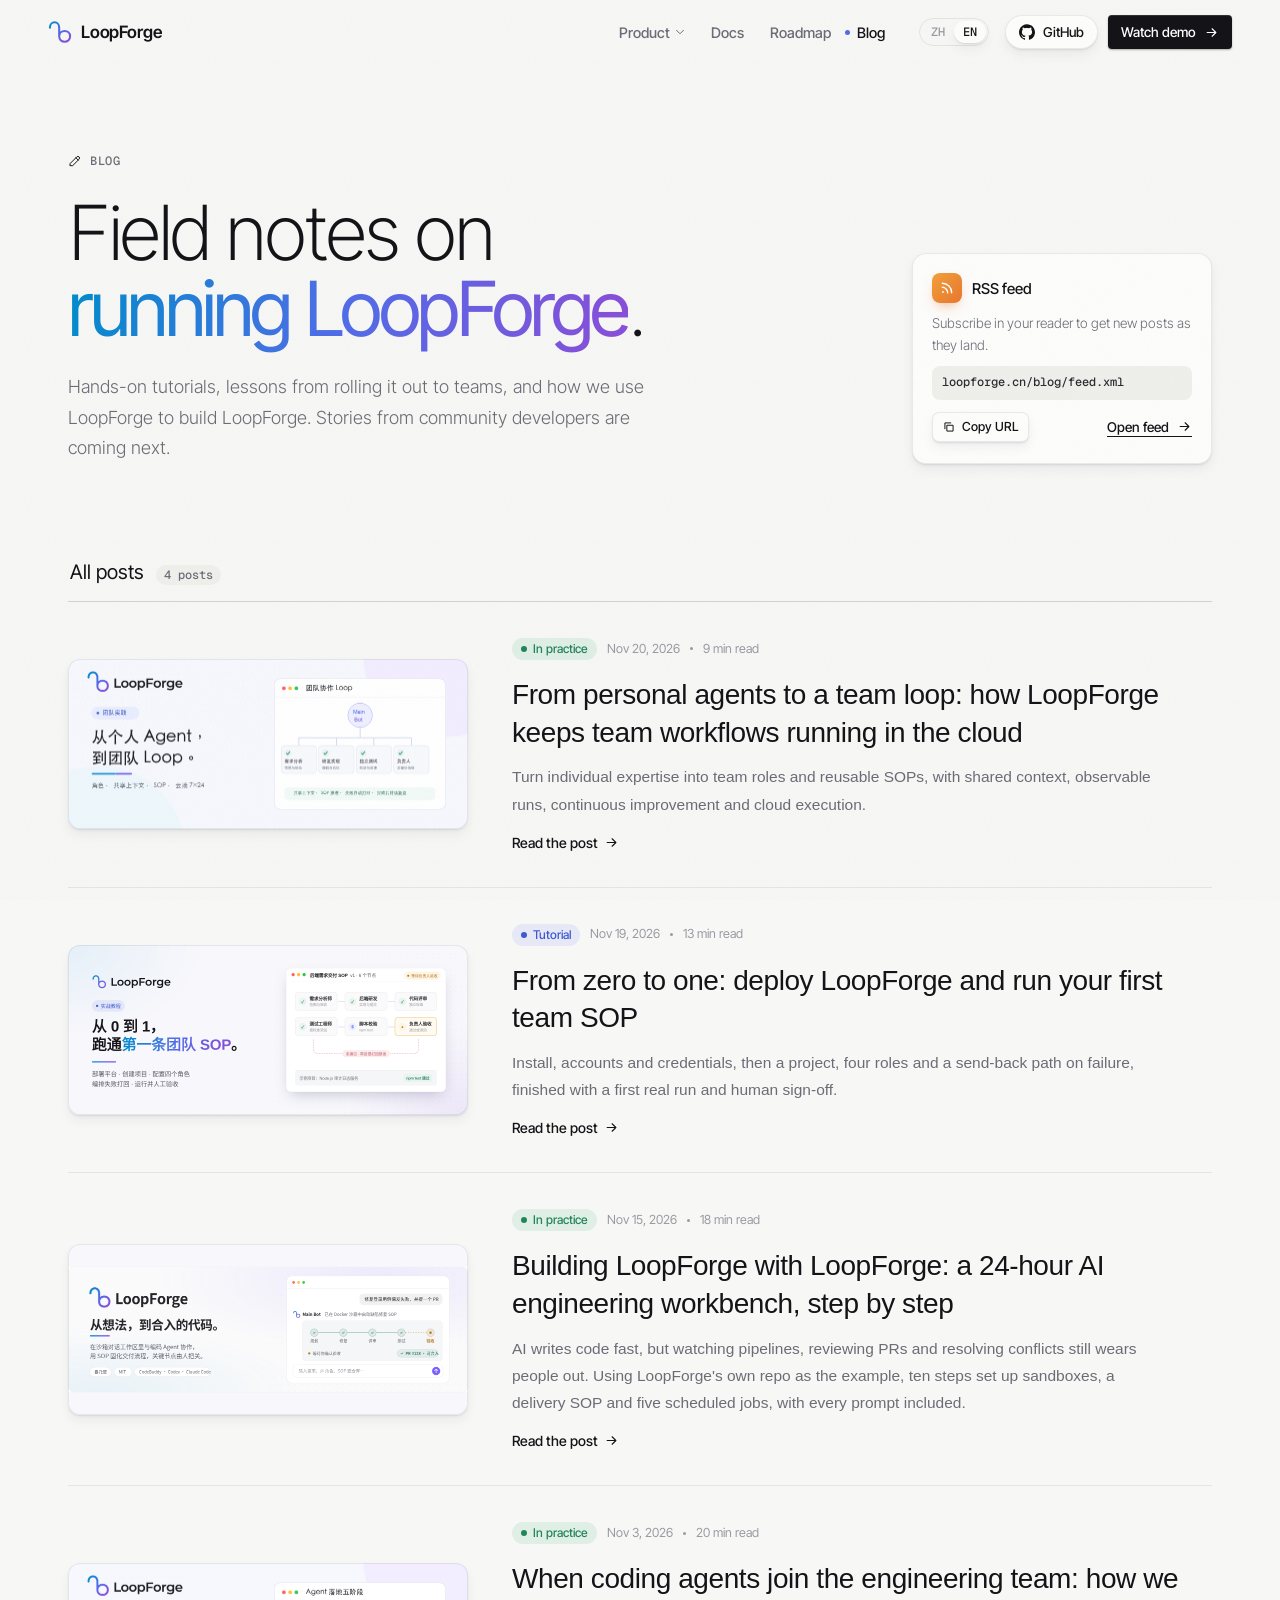
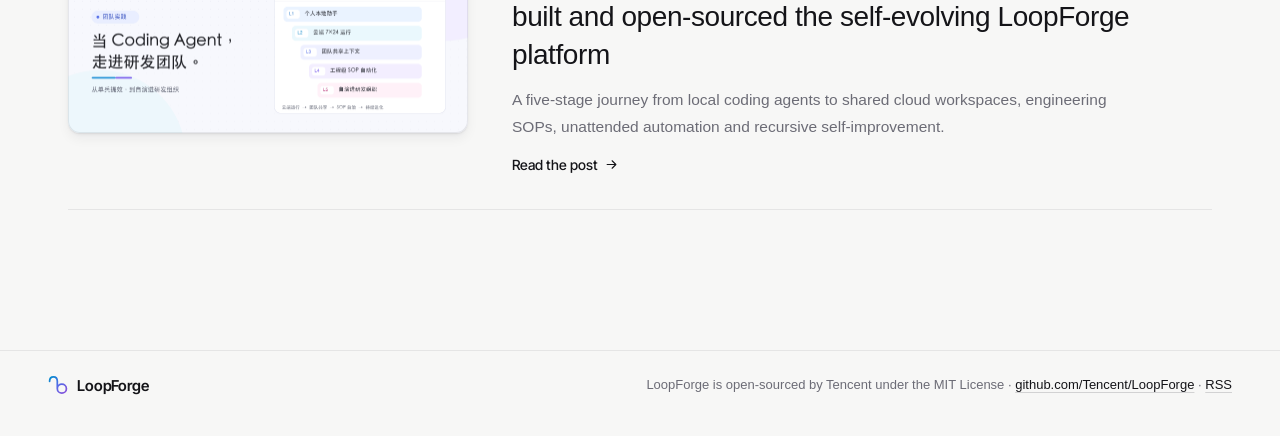
==== commit 3c3169fa: "feat(blog): add two LoopForge articles" ====
--- a/blog/index.html
+++ b/blog/index.html
@@ -6,11 +6,11 @@
 <meta name="referrer" content="no-referrer"><link rel="icon" type="image/svg+xml" href="../favicon.svg">
 <link rel="alternate" type="application/rss+xml" title="LoopForge 博客" href="https://loopforge.cn/blog/feed.xml">
 <link rel="preload" href="../site/fonts/inter-tight-latin-wght-normal.woff2" as="font" type="font/woff2" crossorigin>
-<link rel="stylesheet" href="../site/site.css?v=34">
-<link rel="stylesheet" href="blog.css?v=2">
+<link rel="stylesheet" href="../site/site.css?v=38">
+<link rel="stylesheet" href="blog.css?v=6">
 </head><body class="bl-page" data-root="../">
 <div id="nav"></div>
 <main id="blog"></main>
 <div id="foot"></div>
-<script src="../site/nav.js?v=1"></script><script src="blog.js?v=3"></script>
+<script src="../site/nav.js?v=2"></script><script src="blog.js?v=5"></script>
 </body></html>
--- a/site/site.css
+++ b/site/site.css
@@ -19,6 +19,13 @@
 html{scroll-behavior:smooth;scroll-padding-top:84px}
 html,body{margin:0;background:var(--paper);color:var(--tx);-webkit-font-smoothing:antialiased}
 body{font:400 16px/1.6 var(--sans);overflow-x:hidden}
+/* slim scrollbars: no arrow buttons, transparent track, capsule thumb */
+@supports not selector(::-webkit-scrollbar){html{scrollbar-width:thin;scrollbar-color:rgba(20,20,30,.24) transparent}}
+::-webkit-scrollbar{width:12px;height:12px}
+::-webkit-scrollbar-track,::-webkit-scrollbar-corner{background:transparent}
+::-webkit-scrollbar-button{display:none;width:0;height:0}
+::-webkit-scrollbar-thumb{border:3px solid transparent;border-radius:999px;background:rgba(20,20,30,.2) padding-box}
+::-webkit-scrollbar-thumb:hover{background-color:rgba(20,20,30,.38)}
 body:after{content:"";position:fixed;inset:0;z-index:200;pointer-events:none;background:var(--grain);opacity:.045;mix-blend-mode:multiply}
 a{color:inherit;text-decoration:none}
 .sp{flex:1}
@@ -29,7 +36,7 @@
 .h{margin:0;font:300 60px/1.12 var(--zh);letter-spacing:-.02em;color:var(--ink)}
 :lang(en) .h{font-family:var(--sans);font-weight:250;letter-spacing:-.035em;line-height:1.02}
 .h em{font-style:normal;font-weight:400;background:var(--grad);-webkit-background-clip:text;background-clip:text;color:transparent}
-.hl{display:block;overflow:hidden;padding-bottom:.1em;margin-bottom:-.1em}
+.hl{display:block;overflow:hidden;padding-bottom:.25em;margin-bottom:-.25em}
 .sub{margin:20px 0 0;font:300 18px/1.7 var(--zh);color:var(--mute);max-width:620px}
 :lang(en) .sub{font-family:var(--sans)}
 .kick{display:inline-flex;align-items:center;gap:8px;font:500 12px/1 var(--mono);letter-spacing:.06em;text-transform:uppercase;color:var(--mute)}
@@ -37,7 +44,7 @@
 .led{width:7px;height:7px;border-radius:50%;background:#3BB273;box-shadow:0 0 0 1px rgba(20,20,30,.12),0 0 6px rgba(59,178,115,.7)}
 /* reveal motion */
 .rv{opacity:0;transform:translateY(10px);transition:opacity .5s var(--e-out),transform .7s var(--e-out)}.rv.on{opacity:1;transform:none}
-.rv.up{display:inline-block;opacity:1;transform:translateY(105%);transition:transform .9s var(--e-out)}.rv.up.on{transform:none}
+.rv.up{display:inline-block;opacity:1;transform:translateY(calc(105% + .25em));transition:transform .9s var(--e-out)}.rv.up.on{transform:none}
 .rv.pop{transform:scale(.7)}.rv.pop.on{transform:none;transition:opacity .25s var(--e-out),transform .5s var(--e-spr)}
 .rvo{opacity:0;transition:opacity .45s var(--e-out)}.rvo.on{opacity:1}
 .rewind *{transition:none!important;animation:none!important}
@@ -87,11 +94,11 @@
 .nd-x small{font:400 12.5px/1.4 var(--zh);color:var(--faint)}:lang(en) .nd-x small{font-family:var(--sans)}
 .nd-in a.on .nd-x b{color:var(--acc)}
 .links>a.nm-only{display:none}
-.nmb{all:unset;display:none;place-items:center;width:34px;height:34px;margin-left:2px;border-radius:8px;cursor:pointer;color:var(--ink)}.nmb .ic{width:20px;height:20px}
+.nmb{all:unset;display:none;place-items:center;width:34px;height:34px;margin-left:2px;border-radius:8px;cursor:pointer;color:var(--ink)}.nmb .ic{width:20px;height:20px}.nmb .x,.nav.mo .nmb .m{display:none}.nav.mo .nmb .x{display:block}
 .lang{display:flex;border:1px solid var(--rule);border-radius:999px;padding:2px;margin-right:6px}.lang button{all:unset;cursor:pointer;font:500 12px var(--mono);color:var(--faint);padding:3px 9px;border-radius:999px}.lang button.on{background:var(--raised);color:var(--ink);box-shadow:var(--lift1)}
 .ghs{display:inline-flex;align-items:center;gap:8px;height:34px;padding:0 13px;border-radius:999px;border:1px solid var(--rule);background:var(--raised);font:500 13.5px var(--sans);color:var(--ink);box-shadow:var(--lift1)}
 /* hero */
-.hero{position:relative;padding:150px 48px 0;max-width:1340px;margin:0 auto}
+.hero{position:relative;padding:150px 48px 0;max-width:1340px;margin:0 auto;overflow-x:clip}
 .hero:before{content:"";position:absolute;left:50%;top:-10%;width:1300px;height:900px;margin-left:-650px;background:radial-gradient(closest-side,rgba(82,108,232,.13),transparent 70%),radial-gradient(closest-side at 70% 40%,rgba(138,78,217,.09),transparent 70%);z-index:-1;pointer-events:none}
 .hx{display:grid;grid-template-columns:1fr;gap:40px}
 .hxl .kick{margin-bottom:28px}
@@ -357,12 +364,14 @@
 @media (max-width:760px){
  .nbar{padding:0 16px}.links,.ghs .gtx{display:none}.ghs{padding:0 9px}
  .nmb{display:grid}.nbar>.btn-k.sm,.ghs .gct{display:none}.nav.mo .links>a.nm-only{display:block}
- .nav.mo{background:var(--paper);border-color:var(--rule)}
- .nav.mo .links{display:flex;flex-direction:column;align-items:stretch;gap:0;position:fixed;top:64px;left:0;right:0;bottom:0;margin:0;padding:12px 16px 32px;overflow-y:auto;background:var(--paper)}
+ .nav.mo{background:var(--paper);border-color:var(--rule);-webkit-backdrop-filter:none;backdrop-filter:none}.nav.mo .nprog{display:none}html.nmo,html.nmo body{overflow:hidden}
+ .nav.mo .links{display:flex;flex-direction:column;align-items:stretch;gap:0;position:fixed;top:64px;left:0;right:0;bottom:0;margin:0;padding:12px 16px 32px;overflow-y:auto;overscroll-behavior:contain;background:var(--paper);animation:nmo-in .22s var(--e-out)}
+ @keyframes nmo-in{from{opacity:0;transform:translateY(-6px)}}
  .nav.mo .links>a{padding:14px 4px;font-size:17px;color:var(--ink);border-bottom:1px solid var(--rule)}.nav.mo .links>a:before,.nav.mo .links>a:after{display:none}
  .nav.mo .nd-t{display:none}.nav.mo .nd-p{position:static;width:auto;margin:0 0 8px;padding:0;visibility:visible;opacity:1;transform:none}
  .nav.mo .nd-in{padding:0;background:none;box-shadow:none}.nav.mo .nd-in:before{display:none}.nav.mo .nd-in a{padding:12px 4px}
  .wrap{padding-left:18px;padding-right:18px}
+ .hx{grid-template-columns:minmax(0,1fr)}.ags{flex-wrap:wrap;gap:12px 16px}.ags small{flex-basis:100%;margin:0}.ags .sep{display:none}
  .hero{padding:110px 18px 0}.hero h1.h{font-size:38px}:lang(en) .hero h1.h{font-size:44px}.hxl .kick{margin-bottom:18px}.hxr .sub{font-size:16px}
  .h .hl{display:inline!important;overflow:visible!important}.h .rv.up{display:inline;opacity:0;transform:none;transition:opacity .6s var(--e-out)}.h .rv.up.on{opacity:1}
  .h,.fin .h,:lang(en) .fin .h{font-size:32px}.stt .h,:lang(en) .stt .h{font-size:26px}
--- a/blog/blog.css
+++ b/blog/blog.css
@@ -129,6 +129,8 @@
 .bp-body .code-block .copy-btn{all:unset;cursor:pointer;padding:6px 9px;border-radius:6px;font:500 12px/1 var(--sans);color:#D6D6DE;background:rgba(255,255,255,.07);transition:background .2s}
 .bp-body .code-block .copy-btn:hover{background:rgba(255,255,255,.14)}.bp-body .code-block .copy-btn.ok{color:#7FE0AE}
 .bp-body .code-block pre{margin:0;padding:16px 18px;overflow-x:auto;font:400 13.5px/1.7 var(--mono);color:#EDEDF2;white-space:pre}
+.bp-body .code-block ::-webkit-scrollbar-thumb{background-color:rgba(255,255,255,.2)}.bp-body .code-block ::-webkit-scrollbar-thumb:hover{background-color:rgba(255,255,255,.34)}
+@supports not selector(::-webkit-scrollbar){.bp-body .code-block{scrollbar-color:rgba(255,255,255,.24) transparent}}
 .bp-body .code-block pre code{padding:0;background:none;color:inherit;font:inherit}
 .bp-body .steps{list-style:none;padding:0;counter-reset:st}
 .bp-body .steps>li{position:relative;margin:12px 0;padding-left:40px}
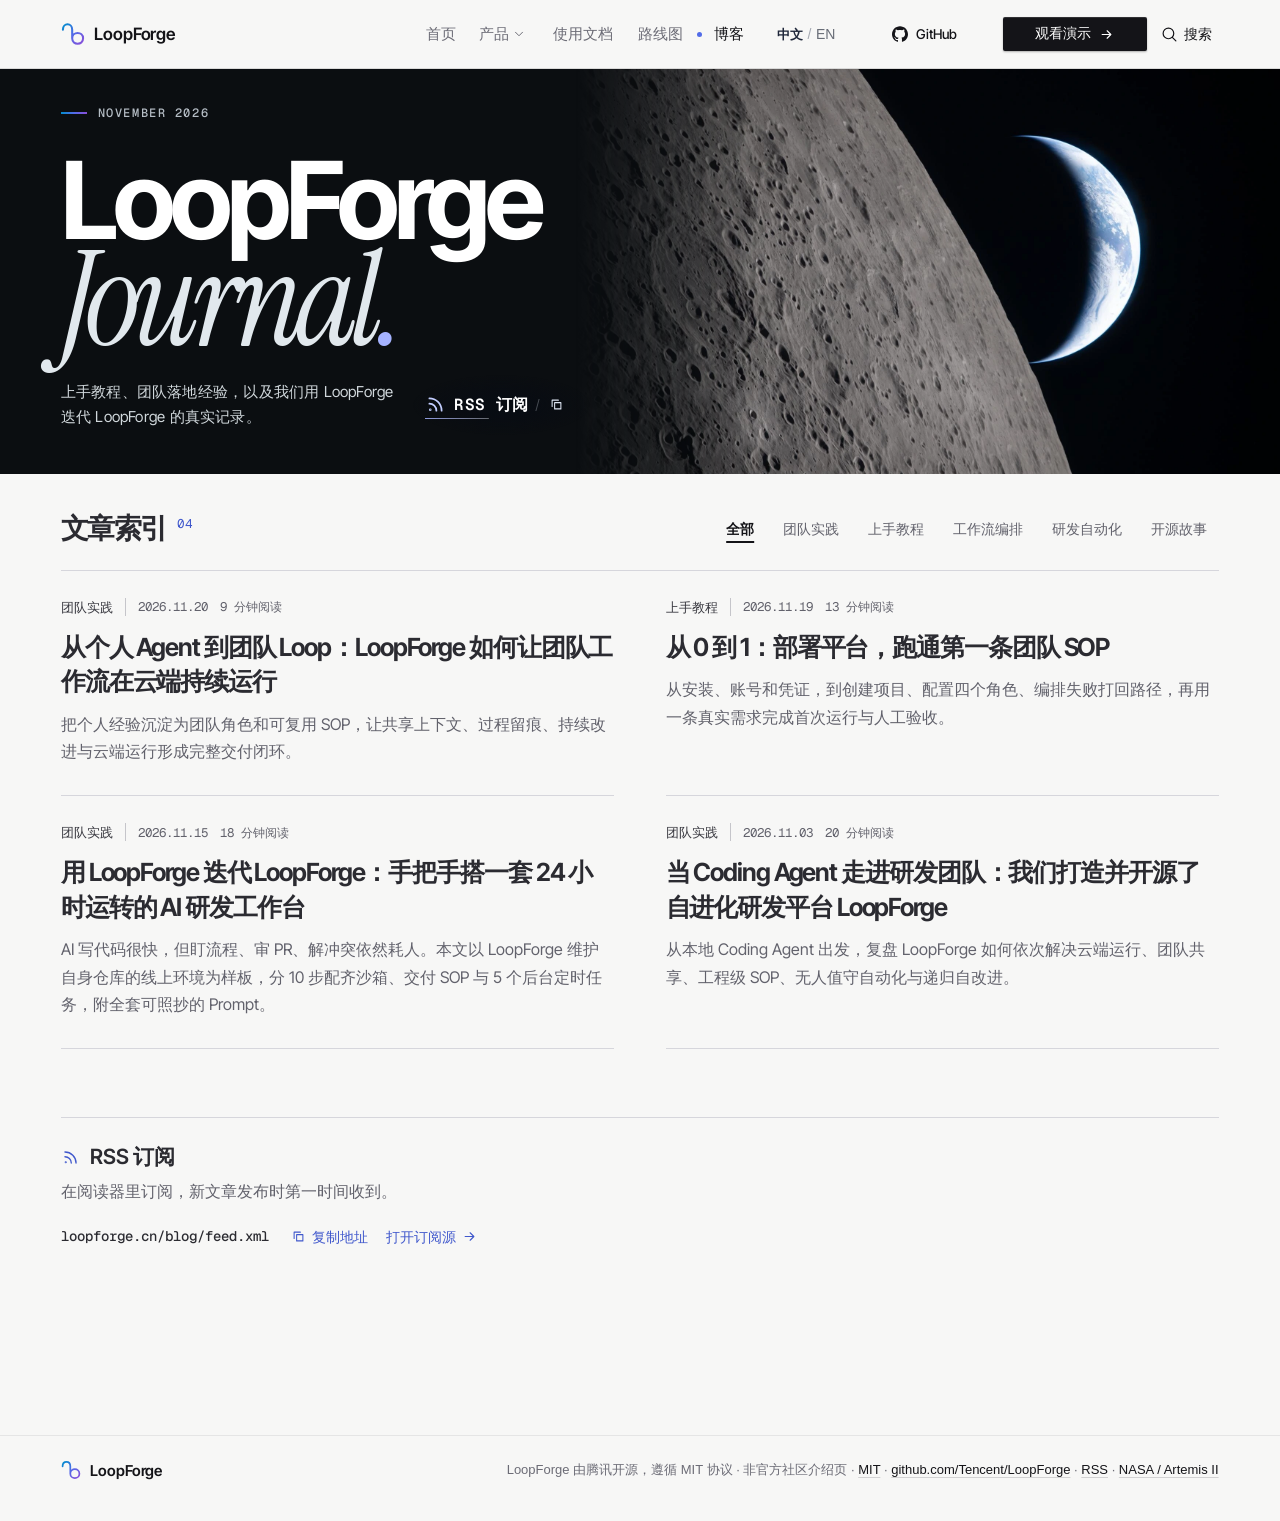
==== commit 53997c01: "Integrate the lunar homepage, Journal, and shared navigation" ====
--- a/blog/index.html
+++ b/blog/index.html
@@ -6,11 +6,14 @@
 <meta name="referrer" content="no-referrer"><link rel="icon" type="image/svg+xml" href="../favicon.svg">
 <link rel="alternate" type="application/rss+xml" title="LoopForge 博客" href="https://loopforge.cn/blog/feed.xml">
 <link rel="preload" href="../site/fonts/inter-tight-latin-wght-normal.woff2" as="font" type="font/woff2" crossorigin>
-<link rel="stylesheet" href="../site/site.css?v=38">
+<link rel="stylesheet" href="../site/site.css?v=39">
 <link rel="stylesheet" href="blog.css?v=6">
+<link rel="stylesheet" href="journal.css?v=13">
+<link rel="stylesheet" href="../site/chrome.css?v=8">
 </head><body class="bl-page" data-root="../">
+<a class="skip-link" href="#blog">跳到内容 / Skip to content</a>
 <div id="nav"></div>
-<main id="blog"></main>
+<main id="blog" class="journal" tabindex="-1"></main>
 <div id="foot"></div>
-<script src="../site/nav.js?v=2"></script><script src="blog.js?v=5"></script>
+<script src="../site/nav.js?v=8"></script><script src="cover.js?v=1"></script><script src="blog.js?v=16"></script>
 </body></html>
--- a/site/site.css
+++ b/site/site.css
@@ -1,3 +1,4 @@
+@import url(nav-menu.css?v=1);
 /* ---------- self-hosted Latin fonts (Chinese uses system fonts) ---------- */
 @font-face{font-family:"Montserrat";src:url(fonts/montserrat-latin-600-normal.woff2) format("woff2");font-weight:600;font-display:swap}
 @font-face{font-family:"Inter Tight";src:url(fonts/inter-tight-latin-wght-normal.woff2) format("woff2");font-weight:100 900;font-display:swap}
@@ -71,30 +72,6 @@
 @keyframes lgdraw{from{stroke-dashoffset:100}to{stroke-dashoffset:0}}
 @keyframes lgtxt{from{opacity:0;transform:translateX(-8px);filter:blur(4px)}to{opacity:1;transform:none;filter:none}}
 body.still .brand *{animation:none!important}
-.links{display:flex;gap:2px;margin-right:12px}
-.links{align-items:center}
-.links>a,.nd-t{position:relative;padding:6px 12px;font:500 14.5px var(--sans);color:var(--mute);transition:color .2s}.links>a:hover,.nd-t:hover,.nd.open .nd-t{color:var(--ink)}
-.links>a.on,.nd.on .nd-t{color:var(--ink)}.links>a.on:before,.nd.on .nd-t:before{content:"";position:absolute;left:0;top:50%;width:5px;height:5px;margin-top:-2.5px;border-radius:50%;background:var(--acc)}
-/* product dropdown */
-.nd{position:relative}
-.nd-t{all:unset;position:relative;display:inline-flex;align-items:center;gap:3px;cursor:pointer;padding:6px 10px 6px 12px;font:500 14.5px var(--sans);color:var(--mute);transition:color .2s}
-.nd-t .ic{width:14px;height:14px;transition:transform .35s var(--e-out)}.nd.open .nd-t .ic{transform:rotate(180deg)}
-.nd-t:focus-visible{outline:2px solid var(--acc);outline-offset:2px;border-radius:6px}
-.nd-p{position:absolute;left:50%;top:100%;padding-top:12px;width:330px;margin-left:-165px;visibility:hidden;opacity:0;transform:translateY(-6px) scale(.98);transform-origin:50% 0;transition:opacity .2s var(--e-out),transform .35s var(--e-out),visibility 0s .35s}
-.nd.open .nd-p{visibility:visible;opacity:1;transform:none;transition-delay:0s}
-.nd-in{position:relative;display:flex;flex-direction:column;gap:2px;padding:6px;border-radius:14px;background:var(--raised);box-shadow:var(--lift2),inset 0 0 0 1px var(--rule)}
-.nd-in:before{content:"";position:absolute;left:50%;top:-5px;width:10px;height:10px;margin-left:-5px;transform:rotate(45deg);background:var(--raised);box-shadow:-1px -1px 0 var(--rule)}
-.nd-in a{position:relative;display:flex;align-items:center;gap:12px;padding:10px 12px;border-radius:9px;transition:background .2s}
-.nd-in a:hover,.nd-in a:focus-visible{background:var(--deep);outline:none}
-.nd-i{display:grid;place-items:center;flex:none;width:34px;height:34px;border-radius:9px;color:var(--ink);background:var(--paper);box-shadow:inset 0 0 0 1px var(--rule);transition:color .25s,box-shadow .25s,transform .45s var(--e-spr)}
-.nd-i .ic{width:17px;height:17px}
-.nd-in a:hover .nd-i{color:var(--acc);box-shadow:inset 0 0 0 1px rgba(82,108,232,.3);transform:rotate(-6deg) scale(1.06)}
-.nd-x{display:flex;flex-direction:column;gap:2px;min-width:0}
-.nd-x b{font:500 14px/1.3 var(--zh);color:var(--ink)}:lang(en) .nd-x b{font-family:var(--sans)}
-.nd-x small{font:400 12.5px/1.4 var(--zh);color:var(--faint)}:lang(en) .nd-x small{font-family:var(--sans)}
-.nd-in a.on .nd-x b{color:var(--acc)}
-.links>a.nm-only{display:none}
-.nmb{all:unset;display:none;place-items:center;width:34px;height:34px;margin-left:2px;border-radius:8px;cursor:pointer;color:var(--ink)}.nmb .ic{width:20px;height:20px}.nmb .x,.nav.mo .nmb .m{display:none}.nav.mo .nmb .x{display:block}
 .lang{display:flex;border:1px solid var(--rule);border-radius:999px;padding:2px;margin-right:6px}.lang button{all:unset;cursor:pointer;font:500 12px var(--mono);color:var(--faint);padding:3px 9px;border-radius:999px}.lang button.on{background:var(--raised);color:var(--ink);box-shadow:var(--lift1)}
 .ghs{display:inline-flex;align-items:center;gap:8px;height:34px;padding:0 13px;border-radius:999px;border:1px solid var(--rule);background:var(--raised);font:500 13.5px var(--sans);color:var(--ink);box-shadow:var(--lift1)}
 /* hero */
@@ -120,7 +97,6 @@
 /* pains: an editorial list */
 .pains{margin-top:64px;border-top:1px solid var(--edge)}
 .pain{display:grid;grid-template-columns:64px 44px minmax(0,1fr) minmax(0,1.1fr);gap:20px;align-items:center;padding:26px 0;border-bottom:1px solid var(--rule);transition:background .3s}
-.pain:hover{background:linear-gradient(90deg,rgba(82,108,232,.05),transparent 60%)}
 .pn{font:500 13px var(--mono);color:var(--faint)}
 .pi{width:36px;height:36px;border-radius:8px;display:grid;place-items:center;background:var(--raised);box-shadow:var(--lift1),inset 0 0 0 1px var(--rule);color:var(--ink)}.pi .ic{width:18px;height:18px}
 .pain h3{margin:0;font:300 28px/1.25 var(--zh);letter-spacing:-.01em;color:var(--ink)}:lang(en) .pain h3{font-family:var(--sans);font-weight:300;letter-spacing:-.02em}
@@ -362,14 +338,8 @@
  .pain{grid-template-columns:44px 40px minmax(0,1fr)}.pain p{grid-column:3}
 }
 @media (max-width:760px){
- .nbar{padding:0 16px}.links,.ghs .gtx{display:none}.ghs{padding:0 9px}
- .nmb{display:grid}.nbar>.btn-k.sm,.ghs .gct{display:none}.nav.mo .links>a.nm-only{display:block}
- .nav.mo{background:var(--paper);border-color:var(--rule);-webkit-backdrop-filter:none;backdrop-filter:none}.nav.mo .nprog{display:none}html.nmo,html.nmo body{overflow:hidden}
- .nav.mo .links{display:flex;flex-direction:column;align-items:stretch;gap:0;position:fixed;top:64px;left:0;right:0;bottom:0;margin:0;padding:12px 16px 32px;overflow-y:auto;overscroll-behavior:contain;background:var(--paper);animation:nmo-in .22s var(--e-out)}
- @keyframes nmo-in{from{opacity:0;transform:translateY(-6px)}}
- .nav.mo .links>a{padding:14px 4px;font-size:17px;color:var(--ink);border-bottom:1px solid var(--rule)}.nav.mo .links>a:before,.nav.mo .links>a:after{display:none}
- .nav.mo .nd-t{display:none}.nav.mo .nd-p{position:static;width:auto;margin:0 0 8px;padding:0;visibility:visible;opacity:1;transform:none}
- .nav.mo .nd-in{padding:0;background:none;box-shadow:none}.nav.mo .nd-in:before{display:none}.nav.mo .nd-in a{padding:12px 4px}
+ .nbar{padding:0 16px}.ghs .gtx{display:none}.ghs{padding:0 9px}
+ .nbar>.btn-k.sm,.ghs .gct{display:none}
  .wrap{padding-left:18px;padding-right:18px}
  .hx{grid-template-columns:minmax(0,1fr)}.ags{flex-wrap:wrap;gap:12px 16px}.ags small{flex-basis:100%;margin:0}.ags .sep{display:none}
  .hero{padding:110px 18px 0}.hero h1.h{font-size:38px}:lang(en) .hero h1.h{font-size:44px}.hxl .kick{margin-bottom:18px}.hxr .sub{font-size:16px}
@@ -388,14 +358,13 @@
 }
 /* ---------- motion layer ---------- */
 .nprog{position:absolute;left:0;right:0;bottom:-1px;height:1.5px;background:linear-gradient(90deg,#008DCC,#526CE8 50%,#8A4ED9);transform:scaleX(0);transform-origin:0 50%;opacity:0;transition:opacity .3s}.nav.sc .nprog{opacity:1}
-.links>a:after{content:"";position:absolute;left:12px;right:12px;bottom:1px;height:1px;background:currentColor;transform:scaleX(0);transition:transform .35s var(--e-out)}.links>a:hover:after{transform:scaleX(1)}
 .lang button{transition:background .25s,color .25s,box-shadow .25s}.lang button:not(.on):hover{color:var(--ink)}
 .btn-k{position:relative;overflow:hidden;transition:background .25s,transform .35s var(--e-out),box-shadow .35s var(--e-out)}
 .btn-k:after{content:"";position:absolute;top:0;bottom:0;left:-60%;width:40%;background:linear-gradient(100deg,transparent,rgba(255,255,255,.18),transparent);transform:skewX(-18deg);pointer-events:none}
 .btn-k:hover{transform:translateY(-1px);box-shadow:0 10px 24px -10px rgba(20,20,30,.55)}.btn-k:hover:after{left:130%;transition:left .7s var(--e-out)}
 .btn-k:active,.btn-t:active,.ghs:active,.tabs button:active,.ibh button:active,.rp:active{transform:scale(.97);transition-duration:.08s}
-.ghs{transition:transform .35s var(--e-out),box-shadow .35s var(--e-out),border-color .25s}.ghs .mk{transition:transform .5s var(--e-spr)}
-.ghs:hover{transform:translateY(-1px);border-color:var(--edge);box-shadow:0 8px 18px -10px rgba(20,20,30,.35)}.ghs:hover .mk{transform:rotate(-10deg) scale(1.1)}
+.ghs .mk{transition:transform .5s var(--e-spr)}
+.ghs:hover .mk{transform:rotate(-10deg) scale(1.1)}
 .ghs .gsw{position:relative;width:16px;height:16px;display:grid;place-items:center;flex:none}
 .ghs .gsw>span{grid-area:1/1;display:grid;place-items:center;transition:opacity .3s var(--e-out),filter .3s var(--e-out),transform .55s var(--e-spr)}
 .ghs .gsw svg{display:block}.ghs .g1 .mk{width:16px;height:16px;flex-basis:16px;transform:none!important}
@@ -417,8 +386,6 @@
 .ags:hover .ag:not(:hover){opacity:.4}.ag:hover{transform:translateY(-3px) scale(1.18)}
 .ag:after{content:attr(data-tip);position:absolute;left:50%;bottom:calc(100% + 10px);padding:4px 8px;border-radius:5px;background:var(--ink);color:#fff;font:500 11px/1.3 var(--sans);white-space:nowrap;letter-spacing:0;text-transform:none;opacity:0;transform:translate(-50%,4px);pointer-events:none;transition:opacity .2s,transform .3s var(--e-out)}
 .ag:hover:after{opacity:1;transform:translate(-50%,0)}
-.pn,.pain h3{transition:color .3s,transform .45s var(--e-out)}.pi{transition:transform .5s var(--e-spr),box-shadow .3s,color .3s}.pi .ic{transition:transform .5s var(--e-spr)}
-.pain:hover .pn{color:var(--acc)}.pain:hover h3{transform:translateX(6px)}.pain:hover .pi{transform:translateY(-2px);color:var(--acc);box-shadow:0 8px 18px -8px rgba(82,108,232,.45),inset 0 0 0 1px rgba(82,108,232,.3)}.pain:hover .pi .ic{transform:rotate(-12deg) scale(1.1)}
 .kick .ic{transition:transform .5s var(--e-spr)}.sec-h:hover .kick .ic,.sth:hover .kick .ic{transform:rotate(-12deg) scale(1.15)}
 .stn{transition:opacity .4s,transform .6s var(--e-out)}.stp:hover .stn{transform:translateX(4px)}
 .stage{transition:box-shadow .4s}.stage:hover{box-shadow:inset 0 0 0 1px var(--edge)}
--- a/blog/journal.css
+++ b/blog/journal.css
@@ -0,0 +1,233 @@
+/* Journal design adapted to the existing static routes and original articles. */
+@font-face{font-family:Editorial;src:url(../site/home/editorial.ttf) format('truetype');font-style:italic;font-display:swap}
+:root{--paper:#f7f7f6;--ink:#141418;--j-muted:#62626c;--j-line:#d6d6dc;--j-blue:#4058cc}
+body:after{display:none}
+[hidden]{display:none!important}
+.journal{padding-top:68px}
+.j-wrap{width:min(100% - clamp(44px,9.5vw,164px),1640px);margin-inline:auto}
+.j-hero{isolation:isolate;position:relative;overflow:hidden;background:#0b0e11;color:white}
+.j-cover{margin:0;position:absolute;inset:0 0 0 45%;overflow:hidden;background:#0b0e11}
+.j-cover img{display:block;width:100%;height:100%;object-fit:cover;object-position:55% 49%;mask-image:linear-gradient(90deg,transparent,#000 25%)}
+.j-hero-inner{position:relative;padding:37px 0 44px;pointer-events:none}
+.j-issue{display:flex;gap:11px;align-items:center;color:#b5bdc5;font:500 .75rem var(--mono);letter-spacing:.13em}
+.j-issue:before{content:'';width:26px;height:2px;background:var(--grad);flex:none}
+.j-hero h1{font:680 clamp(5.2rem,8.4vw,9.6rem)/.86 var(--sans);margin:33px 0 25px;letter-spacing:-.045em}
+.j-hero h1 em{font:italic 1.23em/.82 Editorial,Georgia,serif;letter-spacing:-.055em;color:#e1e8ed}
+.j-hero h1 em span{color:#a5b2ff}
+.j-hero p{margin:0;color:#d1d8dc;font-size:clamp(.94rem,1.17vw,1.18rem);line-height:1.65;letter-spacing:.014em}
+.j-collection{padding-top:33px;padding-bottom:68px}
+.j-collection-head{display:flex;justify-content:space-between;align-items:center;gap:18px;border-bottom:1px solid var(--j-line);padding-bottom:19px}
+.j-collection-title{display:flex;align-items:flex-start;gap:10px;flex-shrink:0;white-space:nowrap}
+.j-collection h2{margin:0;font-size:clamp(1.6rem,2.2vw,2.3rem);font-weight:680;letter-spacing:-.055em;line-height:1.2}
+.j-count{font:.79rem var(--mono);color:var(--j-blue);margin-top:3px}
+.j-filters{display:flex;align-items:center;gap:5px;flex-wrap:wrap;justify-content:flex-end}
+.j-filters button{border:0;background:none;cursor:pointer;font:.88rem/1.4 var(--sans);min-height:44px;padding:7px 12px;white-space:nowrap;color:var(--j-muted)}
+.j-filters button[aria-pressed=true]{color:var(--ink);font-weight:650;text-decoration:underline;text-decoration-thickness:2px;text-underline-offset:.48em}
+.j-filters button:hover{color:var(--ink);text-decoration:underline;text-underline-offset:.48em}
+.j-card-grid{display:grid;grid-template-columns:repeat(2,minmax(0,1fr));column-gap:clamp(26px,4vw,70px);row-gap:0}
+.j-card{min-width:0;border-bottom:1px solid var(--j-line)}
+.j-card>a{display:block;height:100%;text-decoration:none}
+.j-card-info{padding:27px 0 30px}
+.j-meta{display:flex;align-items:center;flex-wrap:wrap;gap:12px;color:var(--j-muted);font:.78rem/1.4 var(--mono)}
+.j-cat{font:550 .82rem/1.4 var(--sans);color:#393940;padding-right:12px;border-right:1px solid #c5c5ca}
+.j-meta time{font-variant-numeric:tabular-nums}
+.j-card h3{font:650 clamp(1.35rem,1.95vw,2rem)/1.38 var(--sans);margin:14px 0 12px;letter-spacing:-.044em;max-width:30em;text-wrap:pretty;transition:color .18s}
+.j-card:hover h3,.j-card a:focus-visible h3{color:var(--j-blue)}
+.j-card p{margin:0;color:var(--j-muted);font:400 1rem/1.7 var(--sans);max-width:42em}
+#journal-search-dialog{position:fixed;top:min(12vh,120px);margin:0 auto;width:640px;max-width:calc(100% - 28px);max-height:75dvh;padding:0;border:1px solid var(--j-line);border-radius:10px;background:#fdfdfc;color:var(--ink);box-shadow:0 18px 90px #05123933}
+#journal-search-dialog::backdrop{background:#0c1029a8;backdrop-filter:blur(4px)}
+body:has(#journal-search-dialog[open]){overflow:hidden}
+.j-search-head{display:flex;gap:12px;align-items:center;border-bottom:1px solid var(--j-line);padding:16px 20px}
+.j-search-head input{
+  flex:1;min-width:0;width:0;box-sizing:border-box;height:48px;padding:0 2px;
+  appearance:none;border:0;border-bottom:1px solid var(--j-line);border-radius:0;background:transparent;color:var(--ink);
+  font:400 1rem/1.4 var(--sans);caret-color:var(--j-blue);
+}
+.j-search-head input:focus{border-bottom-color:var(--j-blue);outline:none;box-shadow:none}
+@media(forced-colors:active){.j-search-head input:focus{border-bottom:2px solid Highlight}}
+.j-search-head button{border:0;background:none;width:44px;height:44px;display:grid;place-items:center;cursor:pointer}
+.j-results{padding:4px 20px 12px}
+.j-results>a{display:grid;gap:5px;border-bottom:1px solid var(--j-line);padding:15px 0;text-decoration:none}
+.j-results>a:hover{color:var(--j-blue)}
+.j-results small{font:.78rem var(--mono);color:var(--j-muted)}
+.j-results strong{font:600 1rem/1.5 var(--sans)}
+.j-results p{color:var(--j-muted)}
+/* The article text, images, original styles and URLs remain in their source files. */
+.bp-head{max-width:1120px;padding:103px 0 36px;width:calc(100% - 80px);border-bottom:1px solid var(--j-line)}
+.bp-head:before{display:none}
+.bp-back{font-size:.9rem;margin-bottom:30px;min-height:24px;color:var(--j-muted)}
+.bp-head .bc-meta{margin-bottom:15px}
+.bc-tag,.bp-zh,.bp-chips span{border-radius:0;background:none;box-shadow:none}
+.bp-head h1{font:650 clamp(2rem,4.2vw,4.45rem)/1.22 var(--sans);max-width:990px;letter-spacing:-.055em;text-wrap:pretty}
+.bp-sum{max-width:790px;font:400 1.09rem/1.75 var(--sans);color:var(--j-muted);margin:20px 0}
+.bp-by{font-size:.9rem;margin-top:20px}
+.bp-cover{display:none}
+.bp-grid{max-width:1120px;width:calc(100% - 80px);padding:38px 0 70px;margin:0 auto;grid-template-columns:minmax(170px,228px) minmax(0,752px);gap:6%;justify-content:space-between;align-items:start}
+.bp-toc{grid-column:1;grid-row:1;top:90px}
+.bp-body{grid-column:2;grid-row:1;font:400 1.08rem/1.92 var(--sans);overflow-wrap:anywhere;color:#2b2b31}
+.bp-body h2{font:650 clamp(1.55rem,2.3vw,2.1rem)/1.4 var(--sans);letter-spacing:-.035em;margin:1.7em 0 .65em}
+.bp-body h3{font-size:1.32rem;font-weight:650;letter-spacing:-.035em}
+.bp-toc nav a{font:.87rem/1.6 var(--sans);padding:7px 12px;color:var(--j-muted)}
+.bp-toc nav a.on{border-color:var(--ink);color:var(--ink);font-weight:600}
+.bp-body a{color:var(--j-blue)}
+.bp-body .bp-pre,.bp-body .code-block{border-radius:10px;overflow:hidden}
+.bp-body .article-team-loop,.bp-body .article-team-loop .content,.bp-body .article-km .page{background:transparent;border:0;border-radius:0;padding:0;max-width:none;margin:0;box-shadow:none}
+.bp-body .article-team-loop,.bp-body .article-km .content{font:inherit;letter-spacing:normal;color:inherit}
+.bp-body .article-team-loop{--p:#4058cc;--pd:#4058cc;--pl:#eeeff6}
+.bp-body .article-team-loop h2{font:650 clamp(1.55rem,2.3vw,2.1rem)/1.4 var(--sans);letter-spacing:-.035em}
+.bp-body .article-km code{font-size:.87em}
+.bp-mobile-toc{display:none}
+.bp-end{background:none;box-shadow:none;border-radius:0}
+.ft{max-width:1536px;padding-inline:var(--gutter)}
+@media(min-width:1700px){.j-hero-inner{padding-block:52px}}
+@media(min-width:621px) and (max-width:1000px){.j-hero h1{font-size:clamp(4.15rem,9vw,5.8rem)}.j-cover{left:48%}.j-hero p{max-width:47%;font-size:.94rem}.j-wide{display:none}.j-hero-inner{padding-block:30px}}
+
+@media(max-width:900px){.bp-grid{display:block;max-width:740px}.bp-toc{display:none}.bp-mobile-toc{display:block;border-block:1px solid var(--j-line);padding:12px 0;margin:0 0 24px}.bp-mobile-toc summary{cursor:pointer;font:600 16px var(--sans);min-height:24px}.bp-mobile-toc nav{display:flex;flex-direction:column;max-height:45vh;overflow:auto;margin-top:14px}.bp-mobile-toc a{padding:10px 12px;border-left:2px solid var(--j-line);font:.9rem/1.5 var(--sans)}.bp-head{width:calc(100% - 44px);max-width:740px}.bp-grid{width:calc(100% - 44px)}}
+@media(max-width:820px){.j-filters button{padding:7px 9px}}
+@media(max-width:760px){.journal{padding-top:60px}.bp-head{padding-top:86px}}
+@media(max-width:620px){.j-wrap{width:calc(100% - 36px)}.j-hero-inner{padding:24px 0 27px}.j-hero h1{font-size:clamp(3.8rem,15.4vw,5.8rem);margin:33px 0 23px}.j-hero p{max-width:70%;font-size:.9rem}.j-wide{display:none}.j-cover{inset:0 -14% 0 43%}.j-cover img{object-position:69% 50%;mask-image:linear-gradient(90deg,transparent 0%,#0005 28%,#000 67%)}.j-collection{padding-block:25px 44px}.j-collection-head{flex-wrap:wrap;gap:6px;padding-bottom:13px}.j-collection h2{font-size:1.47rem}.j-card-grid{grid-template-columns:1fr}.j-card-info{padding:22px 0}.j-card h3{font-size:1.28rem;margin:10px 0}.j-card p{font-size:.95rem}.bp-head,.bp-grid{width:calc(100% - 36px)}.bp-grid{padding-top:21px}.bp-head{padding-bottom:26px}.bp-head p{font-size:1rem}.bp-body{font-size:1rem}}
+@media(max-width:580px){.j-collection-head{align-items:flex-start;flex-direction:column;gap:13px}.j-filters{justify-content:flex-start;gap:3px}.j-filters button{font-size:.875rem}}
+@media(max-width:510px){.j-filters{display:grid;grid-template-columns:repeat(3,1fr);width:100%;gap:3px 5px}.j-filters button{padding:7px 4px}.j-collection-head{padding-bottom:12px}}
+@media(prefers-reduced-motion:no-preference){.j-issue,.j-intro{animation:j-enter .65s ease-out both}@keyframes j-enter{from{opacity:.5;translate:0 8px}to{opacity:1;translate:0}}}
+@media(prefers-reduced-motion:reduce){*{scroll-behavior:auto!important;animation:none!important;transition:none!important}}
+
+
+/* Like ink under type, the highlight follows each line through its wrap. */
+.j-card-info { padding-inline: 0; }
+.j-card h3 span {
+  background-image: linear-gradient(rgb(161 112 228 / 25%), rgb(161 112 228 / 25%)), linear-gradient(var(--j-blue), var(--j-blue));
+  background-position: left 82%, left bottom;
+  background-repeat: no-repeat;
+  background-size: 0 63%, 0 1px;
+  -webkit-box-decoration-break: clone;
+  box-decoration-break: clone;
+  transition: background-size .28s ease-out;
+}
+.j-card a:is(:hover, :focus-visible, :active) h3 span { background-size: 100% 63%, 100% 1px; }
+.j-card a:active h3 { color: #293f9c; transform: translateY(1px); }
+@media (prefers-reduced-motion: reduce) { .j-card h3 span { transition: none; } }
+
+.j-cover { mask-image:linear-gradient(90deg,transparent,#000 25%); }
+.j-cover img { mask-image:none; }
+.j-hero .masthead-replay { background:none; border:0; cursor:pointer; }
+.title-first,.title-second{display:inline-block;transform-origin:0 85%}
+.j-cover .lunar-plane{position:absolute;max-width:none;object-fit:fill;transform-origin:0% 69%;pointer-events:none;clip-path:polygon(0 0,36.75% 0,40.02% 6.45%,43% 12.9%,45.9% 19.35%,48.7% 25.8%,51.3% 32.25%,53.9% 38.7%,56.4% 45.15%,58.7% 51.6%,60.8% 58.05%,62.9% 64.5%,64.8% 70.95%,66.6% 77.4%,68.3% 83.85%,69.9% 90.3%,71.45% 96.75%,72.2% 100%,0 100%)}
+.title-first,.title-second{position:relative}
+.title-ink{position:absolute;inset:0;white-space:nowrap;pointer-events:none;-webkit-text-stroke:0 transparent}
+.masthead-replay{display:inline-block;vertical-align:top;text-align:left;color:inherit;font:inherit;letter-spacing:inherit;padding:0;pointer-events:auto;-webkit-tap-highlight-color:transparent}
+.masthead-replay:focus-visible{outline:1px solid #a5b2ff;outline-offset:7px}
+.masthead-replay:active .title-first{color:#b9c4ff}
+.baseline-probe{display:inline-block;vertical-align:baseline;width:0;height:0}
+.letter-trace{position:absolute;inset:0;width:100%;height:100%;overflow:visible;pointer-events:none;font:inherit;letter-spacing:inherit}
+.letter-trace text{font:inherit;letter-spacing:inherit;fill:none;stroke:#e6ebff;stroke-width:.012em;stroke-linejoin:round}
+.title-second .journal-stop{display:inline-block;transform-origin:50% 85%}
+
+@media(max-width:620px){.j-cover{mask-image:linear-gradient(90deg,transparent,#0005 28%,#000 67%)}}
+.j-intro { display: flex; align-items: center; gap: clamp(20px, 2.5vw, 42px); }
+.j-feed {
+  position: relative;
+  flex: none;
+  display: flex;
+  align-items: center;
+  isolation: isolate;
+  color: #fff;
+  pointer-events: auto;
+  scroll-margin-top: 100px;
+}
+/* Shade the photograph locally so the lettering stays readable as the moon moves. */
+.j-feed::before {
+  content: "";
+  position: absolute;
+  z-index: -1;
+  inset: -8px -12px;
+  background: radial-gradient(ellipse closest-side, #080c13d9 35%, transparent);
+  pointer-events: none;
+}
+.j-feed :is(a, button) {
+  position: relative;
+  display: inline-flex;
+  align-items: center;
+  justify-content: center;
+  gap: 8px;
+  min-height: 44px;
+  padding: 0;
+  border: 0;
+  color: inherit;
+  background: transparent;
+  font: 600 16px/1.2 var(--mono);
+  letter-spacing: .02em;
+  text-decoration: none;
+  cursor: pointer;
+}
+.j-feed a::after {
+  content: "";
+  position: absolute;
+  inset: auto 0 8px 0;
+  height: 1px;
+  background: linear-gradient(90deg, #a5b2ff, #e1e8ed80);
+  opacity: .85;
+  transform-origin: left;
+  transform: scaleX(.62);
+  transition: transform .22s ease, opacity .22s ease;
+}
+.j-feed a:is(:hover,:focus-visible)::after { opacity: 1; transform: scaleX(1); }
+.j-feed a .ic { width: 21px; height: 21px; color: #c3ceff; stroke-width: 2; }
+.j-feed .j-feed-copy {
+  width: 44px;
+  margin-inline-start: 6px;
+  color: #dde5f2;
+}
+.j-feed-copy::before {
+  content: "";
+  position: absolute;
+  inset-inline-start: 3px;
+  height: 12px;
+  border-inline-start: 1px solid #c3cbd655;
+  transform: skewX(-15deg);
+}
+.j-feed-copy .ic { width: 15px; height: 15px; }
+.j-feed-copy:is(:hover,:focus-visible) { color: #fff; }
+.j-feed :is(a, button):focus-visible { outline: 2px solid #a5b2ff; outline-offset: 2px; border-radius: 2px; }
+.j-feed-status:not(:empty) {
+  position: absolute; top: calc(100% + 6px); right: 0;
+  width: max-content; padding: 7px 10px; border-radius: 3px;
+  color: #fff; background: #21242c; font: 500 13px/1.4 var(--sans); letter-spacing: normal;
+}
+@media (max-width: 360px) {
+  .j-feed a { gap: 5px; }
+  .j-issue { letter-spacing: .08em; gap: 7px; }
+  .j-issue::before { width: 9px; }
+}
+
+.j-subscribe {
+  display: grid;
+  justify-items: start;
+  gap: 10px;
+  border-top: 1px solid var(--j-line);
+  padding-block: 25px 36px;
+  scroll-margin-top: 88px;
+}
+.j-subscribe h2 { display:flex; align-items:center; gap:10px; margin:0; font:600 21px/1.35 var(--sans); }
+.j-subscribe h2 .ic { width:19px; height:19px; color:var(--j-blue); }
+.j-subscribe p { margin:8px 0 0; color:var(--j-muted); line-height:1.6; }
+.j-subscribe-source {
+  position: relative;
+  display: flex;
+  flex-wrap: wrap;
+  align-items: center;
+  gap: 0 22px;
+  max-width: 100%;
+}
+.j-subscribe-source code { font:500 14px/1.5 var(--mono); overflow-wrap:anywhere; }
+.j-subscribe-actions { display:flex; align-items:center; gap:18px; }
+.j-subscribe-actions :is(a,button) {
+  display:inline-flex; align-items:center; gap:6px; min-height:44px;
+  padding:0; border:0; background:transparent; color:var(--j-blue); font:550 14px/1.4 var(--sans); cursor:pointer;
+}
+.j-subscribe-actions :is(a,button):is(:hover,:focus-visible) { text-decoration:underline; text-underline-offset:4px; }
+.j-subscribe-actions .ic { width:15px; height:15px; }
+.j-subscribe-source .j-feed-status { inset:auto auto 0 0; transform:translateY(100%); }
+@media (max-width:1000px) {
+  .j-intro { flex-direction:column; align-items:flex-start; gap:8px; }
+  .j-feed .j-feed-status:not(:empty) { inset:auto auto 100% 0; }
+}
--- a/site/chrome.css
+++ b/site/chrome.css
@@ -0,0 +1,120 @@
+/* Shared navigation finish from the approved homepage. Page layouts stay local. */
+:root{--accent-ink:#4058cc;--gutter:clamp(20px,4.8vw,76px)}
+.nav,.nav.sc{background:rgba(247,247,246,.97);border-bottom:1px solid #d9d9d8}
+.nbar{max-width:1536px;padding-inline:var(--gutter);height:68px}
+.lang,.lang button,.ghs{border-radius:2px}
+.ghs{background:none;box-shadow:none;border:0;padding-inline:8px}
+.btn-k,.btn-k.sm{border-radius:2px}
+.links>a:hover,.nd-t:hover,.nd-in a:hover .nd-x b{color:var(--accent-ink)}
+.nbar .lang{--lang-face:"PingFang SC","Microsoft YaHei",Arial,sans-serif;display:inline-flex;align-items:center;flex:none;gap:0;margin:0 3px;padding:0;border:0;border-radius:0;background:none;box-shadow:none}
+.nbar .lang button{
+  box-sizing:border-box;display:grid;align-items:center;flex:none;height:44px;
+  padding:0;border:0;border-radius:0;box-shadow:none;background:none;white-space:nowrap;
+  font:500 13px/1 var(--lang-face);
+  letter-spacing:normal;color:#686d77;transition:color .16s;
+}
+/* Face both labels toward the separator so the visible gaps stay balanced. */
+.nbar .lang button[lang="zh-CN"]{font-family:var(--lang-face);letter-spacing:normal;min-width:36px;justify-items:end;padding-inline-end:5px}
+.nbar .lang button[lang="en"]{min-width:32px;justify-items:start;padding-inline-start:4.5px;font-size:14px}
+.lang-slash{color:#a5a9b2;font:400 14px/1 Arial,sans-serif;user-select:none}
+.nbar .lang [aria-pressed=true],.nbar .lang button.on{font-weight:600;color:#20283b;background:none;box-shadow:none}
+.nbar .lang button:focus-visible{outline:1px solid var(--accent-ink);outline-offset:-2px}
+.nbar .btn-k:after{content:none}
+.skip-link{position:fixed;top:8px;left:12px;z-index:1000;transform:translateY(-160%);padding:12px 18px;background:#fff;color:#141418;font:500 16px/1.4 var(--sans)}
+.skip-link:focus{transform:none;outline:2px solid #4058cc}
+.site-disclosure{max-width:1536px;margin:auto;padding:0 var(--gutter) 24px;color:#62626c;font:400 12px/1.7 var(--sans)}
+.site-disclosure a{text-decoration:underline;text-underline-offset:3px}
+@media(hover:hover){.nbar .lang button:not([aria-pressed=true]):hover{color:var(--accent-ink);translate:none}}
+@media(min-width:761px) and (max-width:1100px){.nbar{gap:6px;padding-inline:22px}.nbar>.btn-k.sm{display:none}.nbar .links{margin-right:4px}}
+@media(max-width:760px){.nbar{height:60px}.nav.mo .links{top:60px}.nbar>.brand,.nbar>.ghs,.nbar>.nmb{min-height:44px}}
+@media(max-width:420px){.nbar .lang{margin:0}.nbar{padding-inline:14px;gap:4px}}
+@media(prefers-reduced-motion:reduce){.nbar .lang button{transition:none;translate:none!important}}
+
+.nav-search{display:flex;gap:6px;align-items:center;justify-content:center;min-height:44px;padding:0 5px;border:0;background:none;cursor:pointer;color:var(--ink);font:500 14px var(--sans)}
+.nav-search:hover{color:var(--accent-ink)}
+.nav-search .ic{width:17px;height:17px}
+@media(max-width:1100px){.nav-search span{display:none}}
+@media(max-width:760px){.nav-search{width:32px;padding:0}}
+@media(prefers-reduced-motion:no-preference){
+  main:not(:has(> .hero#top)):not(.d-main){animation:page-arrive .24s ease-out}
+  @keyframes page-arrive{from{opacity:.68}to{opacity:1}}
+}
+
+/* Keep the common routes anchored while search and the star count come and go. */
+.nav:has(.nd) { width:100vw; right:auto; }
+.nav .nbar:has(> .links) {
+  display:grid;
+  grid-template-areas:"brand routes language github demo search";
+  grid-template-columns:minmax(max-content,1fr) 344px 78px 140px 144px 64px;
+  gap:8px; height:68px; padding-inline:clamp(20px,4.8vw,76px);
+}
+.nbar:has(> .links) > .sp { display:none; }
+.nbar:has(> .links) > .brand { grid-area:brand; justify-self:start; }
+.nbar:has(> .links) > .links { grid-area:routes; margin:0; }
+.nbar:has(> .links) > .lang { grid-area:language; justify-content:center; margin:0; }
+.nbar:has(> .links) > .ghs { grid-area:github; justify-content:flex-start; }
+.nbar:has(> .links) > .btn-k.sm { grid-area:demo; justify-content:center; }
+.nbar:has(> .links) > .nav-search { grid-area:search; }
+@media(min-width:761px) {
+  .nav .nbar > .links { display:grid; grid-template-columns:48fr 76fr 84fr 72fr 64fr; gap:0; }
+  html:lang(en) .nav .nbar > .links {grid-template-columns:64fr 88fr 52fr 84fr 56fr}
+  .nav .nbar .links > [data-home].on::before {position:static;flex:none;margin:0 4px 0 0}
+  .nav .nbar > .ghs:has(.gct[hidden]) {justify-content:center}
+  .nav .nbar .links > a:not(.nm-only), .nav .nbar .nd-t {
+    box-sizing:border-box; display:flex; align-items:center; justify-content:center;
+    width:100%; min-height:44px; padding:0; white-space:nowrap;
+  }
+}
+@media(min-width:761px) and (max-width:1100px) {
+  .nav .nbar:has(> .links) { grid-template-columns:minmax(max-content,1fr) 320px 76px 138px 30px; grid-template-areas:"brand routes language github search"; padding-inline:18px; gap:5px; }
+  .nav .nbar:has(> .links) > .btn-k.sm { display:none; }
+}
+@media(max-width:760px) {
+  .nav .nbar:has(> .links) { grid-template-areas:"brand language github search menu"; grid-template-columns:minmax(0,1fr) max-content 34px 32px 38px; height:60px; padding-inline:14px; gap:4px; }
+  .nav .nbar:has(> .links) > .nmb { grid-area:menu; width:38px; min-width:0; margin:0; }
+  .nav .nbar:has(> .links) > .links { grid-area:auto; }
+  .nav.mo .nbar > .links { top:60px; }
+  .nav .nbar:has(> .links) > .ghs { justify-content:center; min-width:0; padding:0; }
+}
+@media(max-width:350px) {
+  .nav .nbar:has(> .links) { padding-inline:8px; gap:2px; }
+}
+
+/* The product index uses the same ink, rules and accent as its navigation bar. */
+.nav:has(.nd) {
+  --menu-surface:#fafaf8; --menu-title:#23283a; --menu-copy:#555e70;
+  --menu-rule:#d7dbe3; --menu-edge:#bfc6d4; --menu-ink:#4254a9; --menu-wash:#edf0f8;
+}
+.nav.nav-product {
+  --menu-surface:#141a23; --menu-title:#eef2fa; --menu-copy:#b7c3d5;
+  --menu-rule:#303a48; --menu-edge:#424f61; --menu-ink:#b2c6ff; --menu-wash:#202b3a;
+}
+.nav .nbar .nd-in { gap:0; }
+.nav .nbar .nd-in a {
+  gap:13px; min-height:59px; padding:9px 12px; border:0; border-radius:0;
+  transition:background-color .18s ease;
+}
+.nav .nbar .nd-in a+a { border-top:1px solid var(--menu-rule); }
+.nav .nbar .nd-in .nd-x b { color:var(--menu-title); font-weight:580; }
+.nav .nbar .nd-in .nd-x small { color:var(--menu-copy); }
+.nav .nbar .nd-in .nd-i {
+  width:26px; height:30px; background:transparent; color:var(--menu-ink);
+  border-radius:0; box-shadow:none; transform:none; transition:translate .18s ease;
+}
+.nav .nbar .nd-in a:is(:hover,:focus-visible) { background:var(--menu-wash); }
+.nav .nbar .nd-in a:is(:hover,:focus-visible,.on) .nd-x b { color:var(--menu-ink); }
+.nav .nbar .nd-in a:is(:hover,:focus-visible) .nd-i { translate:2px 0; }
+@media(min-width:761px) {
+  .nav .nbar .nd-in {
+    padding:5px; border:1px solid var(--menu-edge); border-radius:5px;
+    background:var(--menu-surface); box-shadow:0 12px 30px -14px #0a112766;
+  }
+  .nav .nbar .nd-in::before {
+    left:16px; top:-1px; width:38px; height:2px; margin:0; transform:none;
+    background:var(--menu-ink); box-shadow:none;
+  }
+}
+@media(prefers-reduced-motion:reduce) {
+ .nav .nbar .nd-p,.nav .nbar .nd-i,.nav .nbar .nd-in a { transition:none; }
+ .nav .nbar .nd-in a:is(:hover,:focus-visible) .nd-i { translate:none; }
+}
